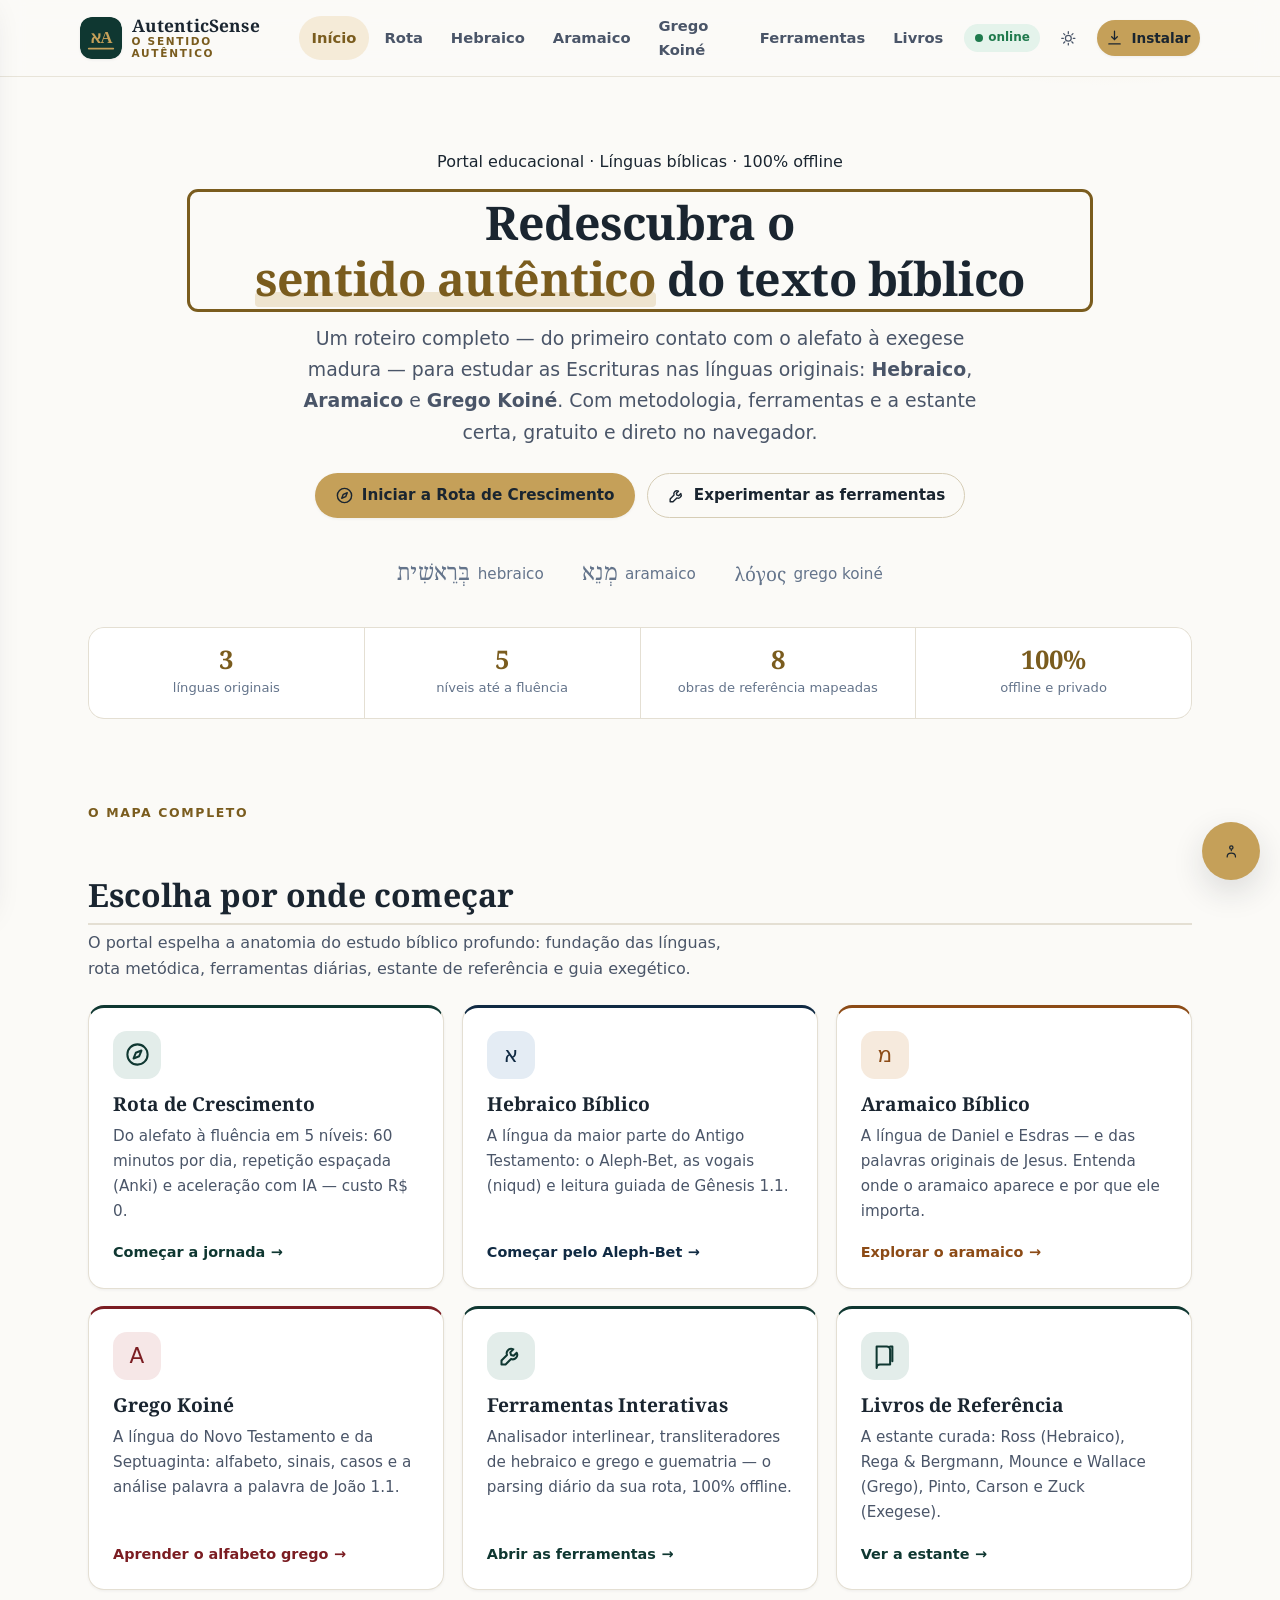
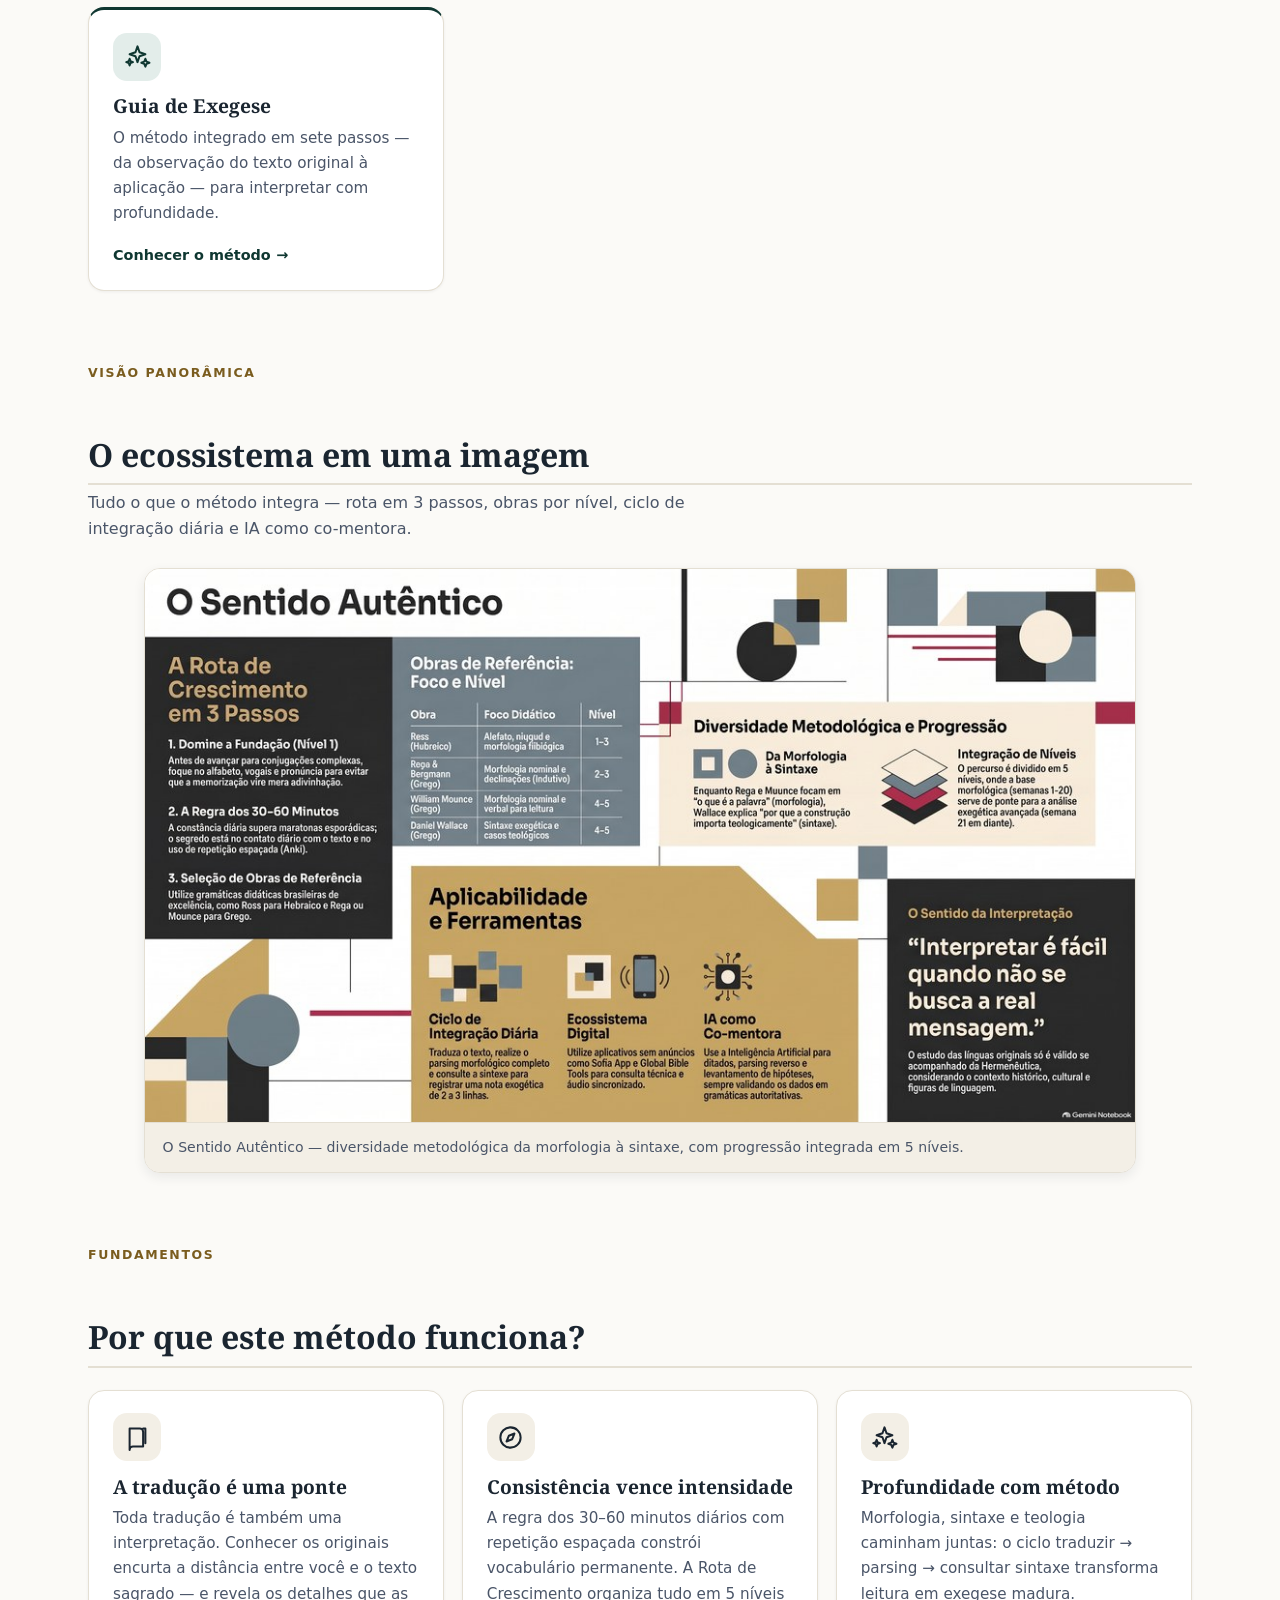
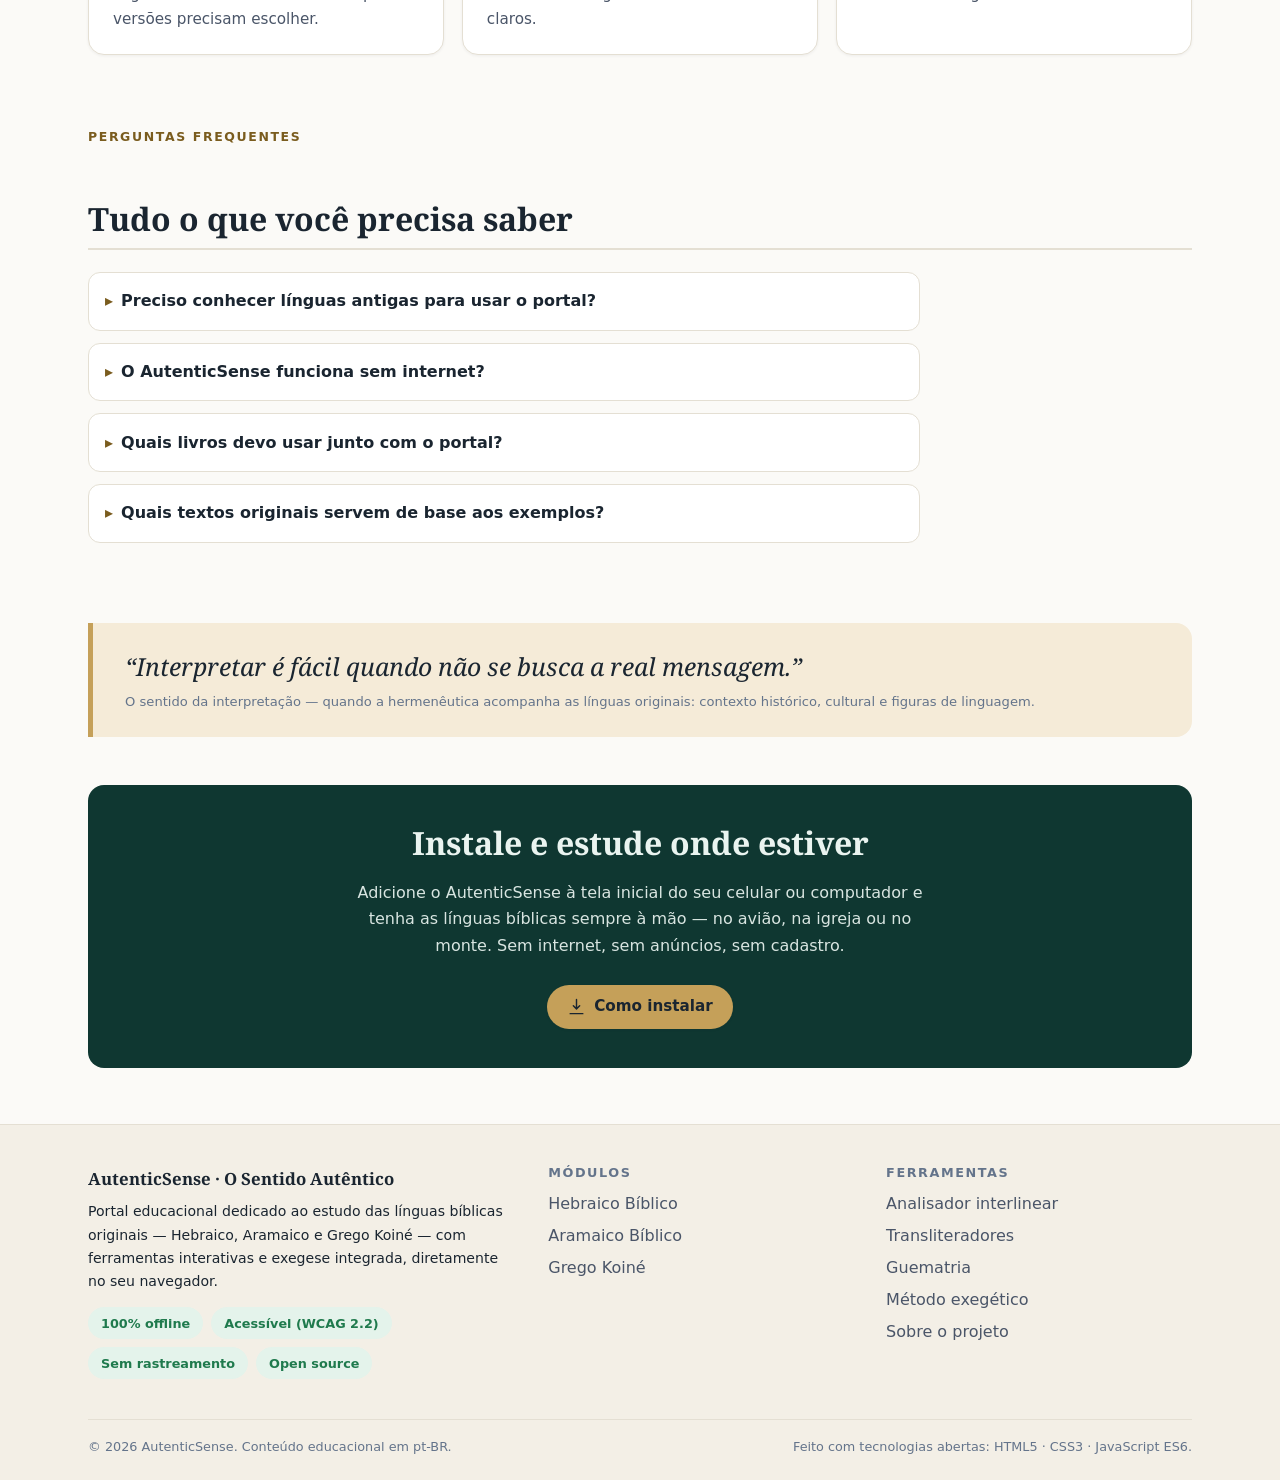
==== index.html @ d2d15bc1 "Add files via upload" ====
<!doctype html>
<html lang="pt-BR" data-theme="light" data-contrast="normal" data-font="padrao" data-motion="padrao">
<head>
  <meta charset="utf-8">
  <meta name="viewport" content="width=device-width, initial-scale=1, viewport-fit=cover">
  <title>AutenticSense · O Sentido Autêntico — Línguas Bíblicas</title>
  <meta name="description" content="Portal educacional offline de línguas bíblicas: Hebraico, Aramaico e Grego Koiné. Alfabetos, ferramentas interlineares e exegese integrada com acessibilidade total em português (pt-BR).">
  <meta name="keywords" content="hebraico bíblico, aramaico bíblico, grego koiné, exegese bíblica, interlinear, guematria, línguas originais da Bíblia, estudo bíblico">
  <meta name="author" content="AutenticSense — O Sentido Autêntico">
  <meta name="robots" content="index, follow">
  <meta name="color-scheme" content="light dark">
  <meta name="theme-color" content="#0F3731">
  <link rel="canonical" href="https://autenticsense.example.com/">

  <!-- Open Graph / Twitter -->
  <meta property="og:type" content="website">
  <meta property="og:locale" content="pt_BR">
  <meta property="og:title" content="AutenticSense · O Sentido Autêntico">
  <meta property="og:description" content="Hebraico, Aramaico e Grego Koiné com ferramentas interlineares e exegese integrada — 100% offline e acessível.">
  <meta property="og:url" content="https://autenticsense.example.com/">
  <meta property="og:image" content="assets/icons/og.png">
  <meta name="twitter:card" content="summary_large_image">

  <!-- PWA -->
  <link rel="manifest" href="manifest.webmanifest">
  <link rel="icon" type="image/png" sizes="32x32" href="assets/icons/favicon-32.png">
  <link rel="icon" type="image/png" sizes="16x16" href="assets/icons/favicon-16.png">
  <link rel="apple-touch-icon" href="assets/icons/icon-180.png">
  <meta name="mobile-web-app-capable" content="yes">
  <meta name="apple-mobile-web-app-capable" content="yes">
  <meta name="apple-mobile-web-app-status-bar-style" content="black-translucent">
  <meta name="apple-mobile-web-app-title" content="AutenticSense">

  <!-- Estilos -->
  <link rel="stylesheet" href="css/tokens.css">
  <link rel="stylesheet" href="css/fonts.css">
  <link rel="stylesheet" href="css/base.css">
  <link rel="stylesheet" href="css/layout.css">
  <link rel="stylesheet" href="css/components.css">
  <link rel="stylesheet" href="css/content.css">

  <!-- Dados estruturados (SEO/GEO) -->
  <script type="application/ld+json">
  {
    "@context": "https://schema.org",
    "@type": "WebApplication",
    "name": "AutenticSense",
    "alternateName": "O Sentido Autêntico",
    "applicationCategory": "EducationalApplication",
    "operatingSystem": "Qualquer (PWA multiplataforma)",
    "inLanguage": "pt-BR",
    "isAccessibleForFree": true,
    "offers": { "@type": "Offer", "price": "0", "priceCurrency": "BRL" },
    "description": "Portal educacional offline-first para o estudo das línguas bíblicas originais (Hebraico, Aramaico e Grego Koiné), com ferramentas interlineares e método exegético integrado, com acessibilidade WCAG 2.2.",
    "featureList": "Alfabeto hebraico e aramaico; Alfabeto grego; Analisador interlinear; Transliteradores; Guematria; Exegese em 7 passos; Funciona offline; Leitura em voz alta; Modo dislexia; Alto contraste; Tema escuro",
    "teaches": ["Hebraico Bíblico", "Aramaico Bíblico", "Grego Koiné", "Exegese Bíblica"]
  }
  </script>
  <script type="application/ld+json">
  {
    "@context": "https://schema.org",
    "@type": "FAQPage",
    "inLanguage": "pt-BR",
    "mainEntity": [
      {
        "@type": "Question",
        "name": "O que é o AutenticSense?",
        "acceptedAnswer": { "@type": "Answer", "text": "AutenticSense (O Sentido Autêntico) é um portal educacional gratuito e offline-first (PWA) para estudar a Bíblia nas línguas originais — Hebraico, Aramaico e Grego Koiné — com ferramentas interativas e exegese integrada, todo em português." }
      },
      {
        "@type": "Question",
        "name": "O AutenticSense funciona sem internet?",
        "acceptedAnswer": { "@type": "Answer", "text": "Sim. Após a primeira visita, todas as páginas, fontes e ferramentas ficam armazenadas no dispositivo por meio de um Service Worker dedicado, e o app pode ser instalado na tela inicial." }
      },
      {
        "@type": "Question",
        "name": "Quais línguas bíblicas são ensinadas?",
        "acceptedAnswer": { "@type": "Answer", "text": "Hebraico Bíblico (com leitura de Gênesis 1.1), Aramaico Bíblico (com leitura de Daniel 5.25) e Grego Koiné (com análise palavra a palavra de João 1.1), além de um método exegético integrado em sete passos." }
      },
      {
        "@type": "Question",
        "name": "Quais ferramentas o portal oferece?",
        "acceptedAnswer": { "@type": "Answer", "text": "Analisador interlinear palavra a palavra com morfologia e glosas, transliteradores de hebraico e de grego e calculadora de guematria — tudo processado localmente, sem envio de dados." }
      }
    ]
  }
  </script>
  <script type="module" src="./js/app.js"></script>
</head>
<body>
  <a class="skip-link" href="#conteudo">Ir para o conteúdo principal</a>

  <header class="site-header">
    <div class="header-inner">
      <button id="navToggle" class="btn-icon nav-toggle" type="button"
              aria-expanded="false" aria-controls="drawer" aria-label="Abrir menu de navegação">
        <svg class="icon" viewBox="0 0 24 24" aria-hidden="true"><path d="M4 7h16M4 12h16M4 17h16"/></svg>
      </button>

      <a class="brand" href="#/" aria-label="AutenticSense — página inicial">
        <svg class="brand-mark" viewBox="0 0 48 48" role="img" aria-hidden="true">
          <rect width="48" height="48" rx="12" fill="#0F3731"/>
          <text x="24" y="30" text-anchor="middle" font-family="serif" font-size="19" fill="#C5A059" font-weight="700">אΑ</text>
          <path d="M10 36h28" stroke="#C5A059" stroke-width="2" stroke-linecap="round"/>
        </svg>
        <span class="brand-text">
          <strong>AutenticSense</strong>
          <small>O Sentido Autêntico</small>
        </span>
      </a>

      <nav class="nav-top" id="navTop" aria-label="Navegação principal"></nav>

      <div class="header-actions">
        <span id="netBadge" class="net-badge" role="status" hidden>offline</span>
        <button id="themeToggle" class="btn-icon" type="button" aria-pressed="false" aria-label="Alternar entre tema claro e escuro">
          <svg class="icon icon-sun" viewBox="0 0 24 24" aria-hidden="true">
            <circle cx="12" cy="12" r="4.2"/><path d="M12 2.5v2.4M12 19.1v2.4M21.5 12h-2.4M4.9 12H2.5M18.7 5.3l-1.7 1.7M7 17l-1.7 1.7M18.7 18.7 17 17M7 7 5.3 5.3"/>
          </svg>
        </button>
        <button id="installBtn" class="btn btn-gold btn-sm" type="button" hidden>
          <svg class="icon" viewBox="0 0 24 24" aria-hidden="true"><path d="M12 3v12m0 0 4-4m-4 4-4-4M4 21h16"/></svg>
          Instalar
        </button>
      </div>
    </div>
  </header>

  <div class="backdrop" id="backdrop" hidden></div>

  <aside id="drawer" class="drawer" aria-label="Menu de navegação" hidden>
    <div class="drawer-head">
      <span class="drawer-title">Navegação</span>
      <button id="drawerClose" class="btn-icon" type="button" aria-label="Fechar menu de navegação">
        <svg class="icon" viewBox="0 0 24 24" aria-hidden="true"><path d="m6 6 12 12M18 6 6 18"/></svg>
      </button>
    </div>
    <nav aria-label="Navegação lateral">
      <ul class="nav-drawer" id="navDrawerList"></ul>
    </nav>
    <div class="drawer-foot">
      <p><strong>AutenticSense</strong> · PWA educacional</p>
      <p class="small">Funciona offline após a primeira visita. Nenhum dado pessoal é coletado.</p>
    </div>
  </aside>

  <main id="conteudo" class="site-main" tabindex="-1">
    <div id="app" class="app-view"></div>
  </main>

  <footer class="site-footer">
    <div class="container">
      <div class="footer-inner">
        <div>
          <p class="footer-title">AutenticSense · O Sentido Autêntico</p>
          <p class="small">Portal educacional dedicado ao estudo das línguas bíblicas originais — Hebraico, Aramaico e Grego Koiné — com ferramentas interativas e exegese integrada, diretamente no seu navegador.</p>
          <p class="chip-row" aria-label="Características">
            <span class="chip chip-ok">100% offline</span>
            <span class="chip chip-ok">Acessível (WCAG 2.2)</span>
            <span class="chip chip-ok">Sem rastreamento</span>
            <span class="chip chip-ok">Open source</span>
          </p>
        </div>
        <div class="footer-col">
          <h3>Módulos</h3>
          <ul>
            <li><a href="#/hebraico">Hebraico Bíblico</a></li>
            <li><a href="#/aramaico">Aramaico Bíblico</a></li>
            <li><a href="#/grego">Grego Koiné</a></li>
          </ul>
        </div>
        <div class="footer-col">
          <h3>Ferramentas</h3>
          <ul>
            <li><a href="#/ferramentas">Analisador interlinear</a></li>
            <li><a href="#/ferramentas">Transliteradores</a></li>
            <li><a href="#/ferramentas">Guematria</a></li>
            <li><a href="#/exegese">Método exegético</a></li>
            <li><a href="#/sobre">Sobre o projeto</a></li>
          </ul>
        </div>
      </div>
      <div class="footer-legal">
        <span>© <span id="year">2026</span> AutenticSense. Conteúdo educacional em pt-BR.</span>
        <span>Feito com tecnologias abertas: HTML5 · CSS3 · JavaScript ES6.</span>
      </div>
    </div>
  </footer>

  <!-- Barra flutuante de acessibilidade (montada por js/a11y.js) -->
  <div id="a11yRoot"></div>

  <!-- Anúncios para leitores de tela -->
  <div id="liveRegion" class="sr-only" aria-live="polite" role="status"></div>
  <div id="liveAlert" class="sr-only" aria-live="assertive" role="alert"></div>

  <noscript>
    <div class="container section">
      <h1>AutenticSense</h1>
      <p>Este portal interativo requer JavaScript para navegação entre os módulos. Ative o JavaScript para acessar os conteúdos de Hebraico, Aramaico, Grego Koiné, ferramentas e exegese.</p>
    </div>
  </noscript>
</body>
</html>
---- css/tokens.css ----
/* ==========================================================================
   AutenticSense — Design Tokens (css/tokens.css)
   Identidade visual: manuscritos, pedra gravada e editorial moderno.
   ========================================================================== */

:root {
  color-scheme: light;

  /* Superfícies & Papel */
  --osa-paper: #FBFAF7;
  --osa-soft: #F3EFE6;
  --osa-surface: #FFFFFF;
  --osa-surface-raised: #FFFFFF;
  --osa-surface-dim: #EDE8DE;
  --osa-border: #E4DFD3;
  --osa-border-strong: #D6CDB6;

  /* Tinta & Tipografia */
  --osa-ink: #1A2530;
  --osa-ink-secondary: #4A5568;
  --osa-ink-muted: #64748B;
  --osa-ink-light: #FFFFFF;

  /* Ouro institucional */
  --osa-gold: #C5A059;
  --osa-gold-ink: #7A5C1E;
  --osa-gold-ink-hover: #5E4715;
  --osa-gold-soft: #F5EBD8;
  --osa-gold-glow: rgba(197, 160, 89, 0.25);

  /* Tematização por módulo linguístico */
  --osa-portal-green: #0F3731;
  --osa-portal-green-soft: #E3EDEA;
  --osa-hebrew-navy: #102A43;
  --osa-hebrew-navy-soft: #E4ECF4;
  --osa-aramaic-ochre: #8C4B16;
  --osa-aramaic-ochre-soft: #F6EADD;
  --osa-greek-burgundy: #7B1D22;
  --osa-greek-burgundy-soft: #F6E7E7;

  /* Feedback */
  --osa-danger: #A62639;
  --osa-danger-soft: #FBEAEA;
  --osa-ok: #1F7A4D;
  --osa-ok-soft: #E4F3EB;
  --osa-info: #214E8F;
  --osa-info-soft: #E7EFF9;

  /* Vidro & Elevação */
  --osa-glass-bg: rgba(251, 250, 247, 0.88);
  --osa-glass-border: rgba(228, 223, 211, 0.8);
  --osa-glass-blur: blur(12px);
  --osa-shadow-1: 0 1px 3px rgba(26, 37, 48, 0.06);
  --osa-shadow-2: 0 4px 12px rgba(26, 37, 48, 0.08);
  --osa-shadow-3: 0 12px 32px rgba(26, 37, 48, 0.14);
  --osa-radius-sm: 8px;
  --osa-radius-md: 12px;
  --osa-radius-lg: 16px;
  --osa-tap-min: 44px;

  /* Tipografia */
  --osa-font-ui: system-ui, -apple-system, "Segoe UI", Roboto, "Helvetica Neue", Arial, "Noto Sans", sans-serif;
  --osa-font-serif: "Noto Serif", "PT Serif", Georgia, "Times New Roman", serif;
  --osa-font-hebrew: "Noto Serif Hebrew", "SBL Hebrew", "Ezra SIL", "Times New Roman", serif;
  --osa-font-mono: ui-monospace, "SF Mono", "Cascadia Code", Consolas, "Liberation Mono", monospace;
  --osa-fs-scale: 1;

  /* Métricas */
  --osa-container: 72rem;
  --osa-header-h: 64px;
  --osa-focus: #7A5C1E;
  --osa-speed: 220ms;

  /* Camadas */
  --osa-z-header: 50;
  --osa-z-backdrop: 70;
  --osa-z-drawer: 80;
  --osa-z-fab: 90;
}

[data-theme="dark"] {
  color-scheme: dark;
  --osa-paper: #11171D;
  --osa-soft: #18222B;
  --osa-surface: #1E2936;
  --osa-surface-raised: #263342;
  --osa-surface-dim: #131B23;
  --osa-border: #2D3D4E;
  --osa-border-strong: #3D5165;
  --osa-ink: #F1F5F9;
  --osa-ink-secondary: #CBD5E1;
  --osa-ink-muted: #94A3B8;
  --osa-gold: #D4B579;
  --osa-gold-ink: #E2C58A;
  --osa-gold-ink-hover: #EFD9AC;
  --osa-gold-soft: #3A3323;
  --osa-gold-glow: rgba(212, 181, 121, 0.18);
  --osa-portal-green: #6EE7B7;
  --osa-portal-green-soft: #17352E;
  --osa-hebrew-navy: #93C5FD;
  --osa-hebrew-navy-soft: #1B2B40;
  --osa-aramaic-ochre: #E0A56B;
  --osa-aramaic-ochre-soft: #3A2B1B;
  --osa-greek-burgundy: #FCA5A5;
  --osa-greek-burgundy-soft: #3A2224;
  --osa-danger: #F18A9B;
  --osa-danger-soft: #3E2229;
  --osa-ok: #7BD6A4;
  --osa-ok-soft: #17352A;
  --osa-info: #9BBEF0;
  --osa-info-soft: #1B2A3E;
  --osa-glass-bg: rgba(17, 23, 29, 0.88);
  --osa-glass-border: rgba(45, 61, 78, 0.85);
  --osa-shadow-1: 0 1px 3px rgba(0, 0, 0, 0.35);
  --osa-shadow-2: 0 4px 12px rgba(0, 0, 0, 0.4);
  --osa-shadow-3: 0 12px 32px rgba(0, 0, 0, 0.5);
  --osa-focus: #E2C58A;
}

/* Alto contraste (WCAG): bordas e links mais assertivos */
[data-contrast="high"] {
  --osa-border: currentColor;
  --osa-border-strong: currentColor;
}
---- css/fonts.css ----
/* ==========================================================================
   AutenticSense — Fontes locais (gerado por fetch-fonts.py)
   Auto-hospedado para garantir funcionamento 100% offline.
   ========================================================================== */

/* noto-serif-hebrew · hebrew · normal 400 (17 KB) */
@font-face {
  font-family: 'Noto Serif Hebrew';
  font-style: normal;
  font-weight: 400;
  font-stretch: 100%;
  font-display: swap;
  src: url('../assets/fonts/noto-serif-hebrew-hebrew-normal-400.woff2') format('woff2');
  unicode-range: U+0307-0308, U+0590-05FF, U+200C-2010, U+20AA, U+25CC, U+FB1D-FB4F;
}

/* noto-serif-hebrew · latin · normal 400 (28 KB) */
@font-face {
  font-family: 'Noto Serif Hebrew';
  font-style: normal;
  font-weight: 400;
  font-stretch: 100%;
  font-display: swap;
  src: url('../assets/fonts/noto-serif-hebrew-latin-normal-400.woff2') format('woff2');
  unicode-range: U+0000-00FF, U+0131, U+0152-0153, U+02BB-02BC, U+02C6, U+02DA, U+02DC, U+0304, U+0308, U+0329, U+2000-206F, U+20AC, U+2122, U+2191, U+2193, U+2212, U+2215, U+FEFF, U+FFFD;
}

/* noto-serif-hebrew · hebrew · normal 600 (17 KB) */
@font-face {
  font-family: 'Noto Serif Hebrew';
  font-style: normal;
  font-weight: 600;
  font-stretch: 100%;
  font-display: swap;
  src: url('../assets/fonts/noto-serif-hebrew-hebrew-normal-600.woff2') format('woff2');
  unicode-range: U+0307-0308, U+0590-05FF, U+200C-2010, U+20AA, U+25CC, U+FB1D-FB4F;
}

/* noto-serif-hebrew · latin · normal 600 (28 KB) */
@font-face {
  font-family: 'Noto Serif Hebrew';
  font-style: normal;
  font-weight: 600;
  font-stretch: 100%;
  font-display: swap;
  src: url('../assets/fonts/noto-serif-hebrew-latin-normal-600.woff2') format('woff2');
  unicode-range: U+0000-00FF, U+0131, U+0152-0153, U+02BB-02BC, U+02C6, U+02DA, U+02DC, U+0304, U+0308, U+0329, U+2000-206F, U+20AC, U+2122, U+2191, U+2193, U+2212, U+2215, U+FEFF, U+FFFD;
}

/* noto-serif-hebrew · hebrew · normal 700 (17 KB) */
@font-face {
  font-family: 'Noto Serif Hebrew';
  font-style: normal;
  font-weight: 700;
  font-stretch: 100%;
  font-display: swap;
  src: url('../assets/fonts/noto-serif-hebrew-hebrew-normal-700.woff2') format('woff2');
  unicode-range: U+0307-0308, U+0590-05FF, U+200C-2010, U+20AA, U+25CC, U+FB1D-FB4F;
}

/* noto-serif-hebrew · latin · normal 700 (28 KB) */
@font-face {
  font-family: 'Noto Serif Hebrew';
  font-style: normal;
  font-weight: 700;
  font-stretch: 100%;
  font-display: swap;
  src: url('../assets/fonts/noto-serif-hebrew-latin-normal-700.woff2') format('woff2');
  unicode-range: U+0000-00FF, U+0131, U+0152-0153, U+02BB-02BC, U+02C6, U+02DA, U+02DC, U+0304, U+0308, U+0329, U+2000-206F, U+20AC, U+2122, U+2191, U+2193, U+2212, U+2215, U+FEFF, U+FFFD;
}

/* noto-serif · greek-ext · italic 400 (5 KB) */
@font-face {
  font-family: 'Noto Serif';
  font-style: italic;
  font-weight: 400;
  font-stretch: 100%;
  font-display: swap;
  src: url('../assets/fonts/noto-serif-greek-ext-italic-400.woff2') format('woff2');
  unicode-range: U+1F00-1FFF;
}

/* noto-serif · greek · italic 400 (9 KB) */
@font-face {
  font-family: 'Noto Serif';
  font-style: italic;
  font-weight: 400;
  font-stretch: 100%;
  font-display: swap;
  src: url('../assets/fonts/noto-serif-greek-italic-400.woff2') format('woff2');
  unicode-range: U+0370-0377, U+037A-037F, U+0384-038A, U+038C, U+038E-03A1, U+03A3-03FF;
}

/* noto-serif · latin-ext · italic 400 (65 KB) */
@font-face {
  font-family: 'Noto Serif';
  font-style: italic;
  font-weight: 400;
  font-stretch: 100%;
  font-display: swap;
  src: url('../assets/fonts/noto-serif-latin-ext-italic-400.woff2') format('woff2');
  unicode-range: U+0100-02BA, U+02BD-02C5, U+02C7-02CC, U+02CE-02D7, U+02DD-02FF, U+0304, U+0308, U+0329, U+1D00-1DBF, U+1E00-1E9F, U+1EF2-1EFF, U+2020, U+20A0-20AB, U+20AD-20C0, U+2113, U+2C60-2C7F, U+A720-A7FF;
}

/* noto-serif · latin · italic 400 (15 KB) */
@font-face {
  font-family: 'Noto Serif';
  font-style: italic;
  font-weight: 400;
  font-stretch: 100%;
  font-display: swap;
  src: url('../assets/fonts/noto-serif-latin-italic-400.woff2') format('woff2');
  unicode-range: U+0000-00FF, U+0131, U+0152-0153, U+02BB-02BC, U+02C6, U+02DA, U+02DC, U+0304, U+0308, U+0329, U+2000-206F, U+20AC, U+2122, U+2191, U+2193, U+2212, U+2215, U+FEFF, U+FFFD;
}

/* noto-serif · greek-ext · normal 400 (12 KB) */
@font-face {
  font-family: 'Noto Serif';
  font-style: normal;
  font-weight: 400;
  font-stretch: 100%;
  font-display: swap;
  src: url('../assets/fonts/noto-serif-greek-ext-normal-400.woff2') format('woff2');
  unicode-range: U+1F00-1FFF;
}

/* noto-serif · greek · normal 400 (27 KB) */
@font-face {
  font-family: 'Noto Serif';
  font-style: normal;
  font-weight: 400;
  font-stretch: 100%;
  font-display: swap;
  src: url('../assets/fonts/noto-serif-greek-normal-400.woff2') format('woff2');
  unicode-range: U+0370-0377, U+037A-037F, U+0384-038A, U+038C, U+038E-03A1, U+03A3-03FF;
}

/* noto-serif · latin-ext · normal 400 (182 KB) */
@font-face {
  font-family: 'Noto Serif';
  font-style: normal;
  font-weight: 400;
  font-stretch: 100%;
  font-display: swap;
  src: url('../assets/fonts/noto-serif-latin-ext-normal-400.woff2') format('woff2');
  unicode-range: U+0100-02BA, U+02BD-02C5, U+02C7-02CC, U+02CE-02D7, U+02DD-02FF, U+0304, U+0308, U+0329, U+1D00-1DBF, U+1E00-1E9F, U+1EF2-1EFF, U+2020, U+20A0-20AB, U+20AD-20C0, U+2113, U+2C60-2C7F, U+A720-A7FF;
}

/* noto-serif · latin · normal 400 (35 KB) */
@font-face {
  font-family: 'Noto Serif';
  font-style: normal;
  font-weight: 400;
  font-stretch: 100%;
  font-display: swap;
  src: url('../assets/fonts/noto-serif-latin-normal-400.woff2') format('woff2');
  unicode-range: U+0000-00FF, U+0131, U+0152-0153, U+02BB-02BC, U+02C6, U+02DA, U+02DC, U+0304, U+0308, U+0329, U+2000-206F, U+20AC, U+2122, U+2191, U+2193, U+2212, U+2215, U+FEFF, U+FFFD;
}

/* noto-serif · greek-ext · normal 600 (12 KB) */
@font-face {
  font-family: 'Noto Serif';
  font-style: normal;
  font-weight: 600;
  font-stretch: 100%;
  font-display: swap;
  src: url('../assets/fonts/noto-serif-greek-ext-normal-600.woff2') format('woff2');
  unicode-range: U+1F00-1FFF;
}

/* noto-serif · greek · normal 600 (27 KB) */
@font-face {
  font-family: 'Noto Serif';
  font-style: normal;
  font-weight: 600;
  font-stretch: 100%;
  font-display: swap;
  src: url('../assets/fonts/noto-serif-greek-normal-600.woff2') format('woff2');
  unicode-range: U+0370-0377, U+037A-037F, U+0384-038A, U+038C, U+038E-03A1, U+03A3-03FF;
}

/* noto-serif · latin-ext · normal 600 (182 KB) */
@font-face {
  font-family: 'Noto Serif';
  font-style: normal;
  font-weight: 600;
  font-stretch: 100%;
  font-display: swap;
  src: url('../assets/fonts/noto-serif-latin-ext-normal-600.woff2') format('woff2');
  unicode-range: U+0100-02BA, U+02BD-02C5, U+02C7-02CC, U+02CE-02D7, U+02DD-02FF, U+0304, U+0308, U+0329, U+1D00-1DBF, U+1E00-1E9F, U+1EF2-1EFF, U+2020, U+20A0-20AB, U+20AD-20C0, U+2113, U+2C60-2C7F, U+A720-A7FF;
}

/* noto-serif · latin · normal 600 (35 KB) */
@font-face {
  font-family: 'Noto Serif';
  font-style: normal;
  font-weight: 600;
  font-stretch: 100%;
  font-display: swap;
  src: url('../assets/fonts/noto-serif-latin-normal-600.woff2') format('woff2');
  unicode-range: U+0000-00FF, U+0131, U+0152-0153, U+02BB-02BC, U+02C6, U+02DA, U+02DC, U+0304, U+0308, U+0329, U+2000-206F, U+20AC, U+2122, U+2191, U+2193, U+2212, U+2215, U+FEFF, U+FFFD;
}

/* noto-serif · greek-ext · normal 700 (12 KB) */
@font-face {
  font-family: 'Noto Serif';
  font-style: normal;
  font-weight: 700;
  font-stretch: 100%;
  font-display: swap;
  src: url('../assets/fonts/noto-serif-greek-ext-normal-700.woff2') format('woff2');
  unicode-range: U+1F00-1FFF;
}

/* noto-serif · greek · normal 700 (27 KB) */
@font-face {
  font-family: 'Noto Serif';
  font-style: normal;
  font-weight: 700;
  font-stretch: 100%;
  font-display: swap;
  src: url('../assets/fonts/noto-serif-greek-normal-700.woff2') format('woff2');
  unicode-range: U+0370-0377, U+037A-037F, U+0384-038A, U+038C, U+038E-03A1, U+03A3-03FF;
}

/* noto-serif · latin-ext · normal 700 (182 KB) */
@font-face {
  font-family: 'Noto Serif';
  font-style: normal;
  font-weight: 700;
  font-stretch: 100%;
  font-display: swap;
  src: url('../assets/fonts/noto-serif-latin-ext-normal-700.woff2') format('woff2');
  unicode-range: U+0100-02BA, U+02BD-02C5, U+02C7-02CC, U+02CE-02D7, U+02DD-02FF, U+0304, U+0308, U+0329, U+1D00-1DBF, U+1E00-1E9F, U+1EF2-1EFF, U+2020, U+20A0-20AB, U+20AD-20C0, U+2113, U+2C60-2C7F, U+A720-A7FF;
}

/* noto-serif · latin · normal 700 (35 KB) */
@font-face {
  font-family: 'Noto Serif';
  font-style: normal;
  font-weight: 700;
  font-stretch: 100%;
  font-display: swap;
  src: url('../assets/fonts/noto-serif-latin-normal-700.woff2') format('woff2');
  unicode-range: U+0000-00FF, U+0131, U+0152-0153, U+02BB-02BC, U+02C6, U+02DA, U+02DC, U+0304, U+0308, U+0329, U+2000-206F, U+20AC, U+2122, U+2191, U+2193, U+2212, U+2215, U+FEFF, U+FFFD;
}
---- css/base.css ----
/* ==========================================================================
   AutenticSense — Base (css/base.css)
   Reset suave, tipografia editorial, modos de acessibilidade.
   ========================================================================== */

*, *::before, *::after { box-sizing: border-box; }

html {
  font-size: calc(100% * var(--osa-fs-scale, 1));
  -webkit-text-size-adjust: 100%;
  scroll-behavior: smooth;
}

body {
  margin: 0;
  font-family: var(--osa-font-ui);
  font-size: 1rem;
  line-height: 1.65;
  color: var(--osa-ink);
  background: var(--osa-paper);
  min-height: 100vh;
  display: flex;
  flex-direction: column;
  -webkit-font-smoothing: antialiased;
}

h1, h2, h3, h4 {
  font-family: var(--osa-font-serif);
  font-weight: 700;
  line-height: 1.22;
  color: var(--osa-ink);
  margin: 1.6em 0 0.55em;
  text-wrap: balance;
}
h1 { font-size: clamp(1.9rem, 1.4rem + 2.4vw, 2.9rem); margin-top: 0.2em; letter-spacing: -0.01em; }
h2 { font-size: clamp(1.45rem, 1.2rem + 1.2vw, 2rem); border-bottom: 2px solid var(--osa-border); padding-bottom: 0.3em; }
h2 .mark { color: var(--osa-gold); }
h3 { font-size: 1.28rem; }
h4 { font-size: 1.08rem; font-family: var(--osa-font-ui); font-weight: 700; text-transform: uppercase; letter-spacing: 0.08em; color: var(--osa-ink-muted); }

p { margin: 0 0 1em; }
ul, ol { margin: 0 0 1em; padding-inline-start: 1.4em; }
li + li { margin-top: 0.3em; }
strong { font-weight: 700; }

a {
  color: var(--osa-gold-ink);
  text-decoration: underline;
  text-decoration-color: var(--osa-gold);
  text-decoration-thickness: 1px;
  text-underline-offset: 3px;
  border-radius: 4px;
}
a:hover { color: var(--osa-gold-ink-hover); text-decoration-thickness: 2px; }

main a:focus-visible,
header a:focus-visible,
footer a:focus-visible,
button:focus-visible,
summary:focus-visible,
input:focus-visible,
textarea:focus-visible,
[tabindex]:focus-visible {
  outline: 3px solid var(--osa-focus);
  outline-offset: 2px;
  border-radius: 6px;
}

::selection { background: var(--osa-gold-soft); color: var(--osa-ink); }

img, svg { max-width: 100%; }
svg.icon { width: 1.25em; height: 1.25em; flex: none; fill: none; stroke: currentColor; stroke-width: 1.8; stroke-linecap: round; stroke-linejoin: round; }

hr { border: none; border-top: 1px solid var(--osa-border); margin: 2rem 0; }

code, kbd, samp {
  font-family: var(--osa-font-mono);
  font-size: 0.92em;
  background: var(--osa-soft);
  border: 1px solid var(--osa-border);
  border-radius: 6px;
  padding: 0.1em 0.4em;
}

table { border-collapse: collapse; width: 100%; font-size: 0.95rem; }
caption { text-align: start; font-weight: 600; padding: 0.5rem 0; color: var(--osa-ink-secondary); }
th, td { padding: 0.55rem 0.75rem; text-align: start; border-bottom: 1px solid var(--osa-border); vertical-align: top; }
thead th { background: var(--osa-soft); font-size: 0.8rem; text-transform: uppercase; letter-spacing: 0.06em; color: var(--osa-ink-secondary); }
tbody tr:hover td { background: var(--osa-soft); }
.table-wrap { overflow-x: auto; border: 1px solid var(--osa-border); border-radius: var(--osa-radius-md); background: var(--osa-surface); }

details { border: 1px solid var(--osa-border); border-radius: var(--osa-radius-md); background: var(--osa-surface); padding: 0.2rem 1rem; margin-bottom: 0.75rem; }
details summary { cursor: pointer; font-weight: 600; padding: 0.75rem 0; list-style: none; display: flex; align-items: center; gap: 0.5rem; }
details summary::before { content: "▸"; color: var(--osa-gold-ink); transition: transform var(--osa-speed); }
details[open] summary::before { transform: rotate(90deg); }
details > *:last-child { margin-bottom: 0.9rem; }

/* --------------------------------------------------------------------------
   Línguas bíblicas: renderização Unicode nativa de alta legibilidade
   -------------------------------------------------------------------------- */
.hebrew, .aramaic {
  font-family: var(--osa-font-hebrew);
  direction: rtl;
  unicode-bidi: isolate;
  font-size: 1.45em;
  line-height: 1.9;
  letter-spacing: 0.01em;
}
.greek {
  font-family: var(--osa-font-serif);
  font-size: 1.25em;
  line-height: 1.8;
  unicode-bidi: isolate;
}
.translit { font-style: italic; color: var(--osa-ink-secondary); }

.verse {
  margin: 1.5rem 0;
  padding: 1.1rem 1.4rem;
  background: var(--osa-surface);
  border: 1px solid var(--osa-border);
  border-inline-start: 4px solid var(--osa-gold);
  border-radius: var(--osa-radius-md);
  box-shadow: var(--osa-shadow-1);
}
.verse p { margin-bottom: 0.5rem; }
.verse cite { display: block; font-style: normal; font-size: 0.85rem; color: var(--osa-ink-muted); font-family: var(--osa-font-ui); }

/* --------------------------------------------------------------------------
   Utilitários
   -------------------------------------------------------------------------- */
.sr-only {
  position: absolute !important;
  width: 1px; height: 1px;
  margin: -1px; padding: 0; border: 0;
  clip: rect(0 0 0 0); clip-path: inset(50%);
  overflow: hidden; white-space: nowrap;
}

.skip-link {
  position: fixed;
  inset-block-start: 0.5rem;
  inset-inline-start: 0.5rem;
  z-index: 100;
  transform: translateY(-250%);
  background: var(--osa-portal-green);
  color: #fff;
  padding: 0.7rem 1.2rem;
  border-radius: var(--osa-radius-md);
  text-decoration: none;
  font-weight: 600;
  transition: transform var(--osa-speed);
}
[data-theme="dark"] .skip-link { color: #0B2E28; }
.skip-link:focus { transform: none; }

.muted { color: var(--osa-ink-muted); }
.small { font-size: 0.88rem; }
.center { text-align: center; }

/* --------------------------------------------------------------------------
   Modos de acessibilidade (ativação pela barra FAB)
   -------------------------------------------------------------------------- */

/* Fonte amigável à dislexia (stack local + espaçamentos terapêuticos) */
[data-font="dyslexic"] body,
[data-font="dyslexic"] input,
[data-font="dyslexic"] textarea,
[data-font="dyslexic"] button,
[data-font="dyslexic"] select {
  font-family: "Atkinson Hyperlegible", "OpenDyslexic", "Open Dyslexic", Verdana, Tahoma, sans-serif;
  letter-spacing: 0.035em;
  word-spacing: 0.18em;
  line-height: 1.9;
}
[data-font="dyslexic"] h1, [data-font="dyslexic"] h2, [data-font="dyslexic"] h3 { font-family: inherit; letter-spacing: 0.02em; }

/* Alto contraste */
[data-contrast="high"] :root, [data-contrast="high"] body { --osa-fs-scale: var(--osa-fs-scale); }
[data-contrast="high"] body { --osa-ink: #000; --osa-ink-secondary: #1c1c1c; }
[data-theme="dark"][data-contrast="high"] body { --osa-ink: #fff; --osa-ink-secondary: #fff; }
[data-contrast="high"] a { text-decoration-thickness: 2px; }
[data-contrast="high"] .card,
[data-contrast="high"] .tool-panel,
[data-contrast="high"] .verse,
[data-contrast="high"] .il-detail,
[data-contrast="high"] .table-wrap { border-width: 2px; }

/* Movimento reduzido */
[data-motion="reduce"] *, [data-motion="reduce"] *::before, [data-motion="reduce"] *::after {
  animation-duration: 0.01ms !important;
  animation-iteration-count: 1 !important;
  transition-duration: 0.01ms !important;
  scroll-behavior: auto !important;
}
@media (prefers-reduced-motion: reduce) {
  :root:not([data-motion="padrao"]) * { scroll-behavior: auto; }
}

/* Impressão amigável */
@media print {
  .site-header, .site-footer, .fab, .fab-panel, .backdrop, .drawer, .skip-link, .btn { display: none !important; }
  body { background: #fff; color: #000; }
  .verse, .card, details { break-inside: avoid; }
}
---- css/layout.css ----
/* ==========================================================================
   AutenticSense — Layout (css/layout.css)
   Header glass, drawer auto-ocultável, hero, grids, rodapé, FAB.
   ========================================================================== */

/* ---------- Cabeçalho ---------- */
.site-header {
  position: sticky;
  inset-block-start: 0;
  z-index: var(--osa-z-header);
  background: var(--osa-glass-bg);
  -webkit-backdrop-filter: var(--osa-glass-blur);
  backdrop-filter: var(--osa-glass-blur);
  border-bottom: 1px solid var(--osa-glass-border);
}
.header-inner {
  max-width: var(--osa-container);
  margin-inline: auto;
  min-height: var(--osa-header-h);
  padding: 0.35rem 1rem;
  display: flex;
  align-items: center;
  gap: 0.5rem;
}

.brand { display: flex; align-items: center; gap: 0.6rem; text-decoration: none; color: var(--osa-ink); margin-inline-end: auto; }
.brand-mark { width: 42px; height: 42px; flex: none; border-radius: 12px; box-shadow: var(--osa-shadow-1); }
.brand-text { display: flex; flex-direction: column; line-height: 1.12; }
.brand-text strong { font-family: var(--osa-font-serif); font-size: 1.08rem; letter-spacing: 0.01em; }
.brand-text small { font-size: 0.66rem; text-transform: uppercase; letter-spacing: 0.16em; color: var(--osa-gold-ink); font-weight: 700; }

.nav-top { display: none; align-items: center; gap: 0.15rem; }
.nav-top a {
  text-decoration: none;
  color: var(--osa-ink-secondary);
  font-weight: 600;
  font-size: 0.92rem;
  padding: 0.5rem 0.8rem;
  border-radius: 999px;
  min-height: var(--osa-tap-min);
  display: inline-flex;
  align-items: center;
}
.nav-top a:hover { background: var(--osa-soft); color: var(--osa-ink); }
.nav-top a[aria-current="page"] { background: var(--osa-gold-soft); color: var(--osa-gold-ink); }

.header-actions { display: flex; align-items: center; gap: 0.4rem; }
.net-badge {
  display: inline-flex; align-items: center; gap: 0.35rem;
  font-size: 0.75rem; font-weight: 700;
  color: var(--osa-ok); background: var(--osa-ok-soft);
  padding: 0.25rem 0.65rem; border-radius: 999px;
}
.net-badge.is-off { color: var(--osa-gold-ink); background: var(--osa-gold-soft); }
.net-badge::before { content: ""; width: 8px; height: 8px; border-radius: 50%; background: currentColor; }

/* Botões de ícone */
.btn-icon {
  display: inline-grid; place-items: center;
  min-width: var(--osa-tap-min); min-height: var(--osa-tap-min);
  border: 1px solid transparent;
  background: transparent;
  color: var(--osa-ink-secondary);
  border-radius: 999px;
  cursor: pointer;
  transition: background var(--osa-speed), color var(--osa-speed), transform var(--osa-speed);
}
.btn-icon:hover { background: var(--osa-soft); color: var(--osa-ink); }
.btn-icon:active { transform: scale(0.94); }
.btn-icon[aria-pressed="true"] { background: var(--osa-gold-soft); color: var(--osa-gold-ink); }

/* ---------- Menu de navegação (drawer auto-ocultável) ---------- */
.backdrop {
  position: fixed; inset: 0;
  z-index: var(--osa-z-backdrop);
  background: rgba(26, 37, 48, 0.45);
  -webkit-backdrop-filter: blur(2px); backdrop-filter: blur(2px);
  opacity: 0; transition: opacity var(--osa-speed);
}
.backdrop.is-open { opacity: 1; }

.drawer {
  position: fixed;
  inset-block: 0; inset-inline-start: 0;
  z-index: var(--osa-z-drawer);
  width: min(22rem, 90vw);
  background: var(--osa-surface);
  border-inline-end: 1px solid var(--osa-border);
  box-shadow: var(--osa-shadow-3);
  transform: translateX(-104%);
  transition: transform 0.28s cubic-bezier(0.32, 0.72, 0.35, 1);
  display: flex; flex-direction: column;
}
.drawer.is-open { transform: none; }

.drawer-head {
  display: flex; align-items: center; justify-content: space-between;
  padding: 0.8rem 1rem;
  border-bottom: 1px solid var(--osa-border);
}
.drawer-head .drawer-title { font-family: var(--osa-font-serif); font-weight: 700; }

.nav-drawer { list-style: none; margin: 0; padding: 0.75rem; overflow-y: auto; }
.nav-drawer a {
  display: flex; align-items: center; gap: 0.75rem;
  padding: 0.7rem 0.85rem;
  min-height: var(--osa-tap-min);
  text-decoration: none;
  color: var(--osa-ink-secondary);
  border-radius: var(--osa-radius-md);
  border-inline-start: 3px solid transparent;
  margin-bottom: 0.2rem;
}
.nav-drawer a:hover { background: var(--osa-soft); color: var(--osa-ink); }
.nav-drawer a[aria-current="page"] {
  background: var(--osa-gold-soft);
  color: var(--osa-gold-ink);
  border-inline-start-color: var(--osa-gold);
  font-weight: 700;
}
.nav-drawer .nav-desc { display: block; font-size: 0.75rem; font-weight: 400; color: var(--osa-ink-muted); }

.drawer-foot {
  margin-top: auto;
  padding: 0.9rem 1.2rem;
  border-top: 1px solid var(--osa-border);
  font-size: 0.8rem;
  color: var(--osa-ink-muted);
}

/* ---------- Estrutura principal ---------- */
.site-main { flex: 1 0 auto; }
.container { max-width: var(--osa-container); margin-inline: auto; padding-inline: 1rem; }
@media (min-width: 40rem) { .container { padding-inline: 1.5rem; } }

.section { padding-block: 2.25rem; }

.page-head { padding: 2.75rem 0 0.5rem; }
.page-head .eyebrow {
  display: inline-flex; align-items: center; gap: 0.45rem;
  font-size: 0.75rem; font-weight: 700;
  text-transform: uppercase; letter-spacing: 0.14em;
  color: var(--osa-gold-ink);
  background: var(--osa-gold-soft);
  border-radius: 999px;
  padding: 0.3rem 0.8rem;
  margin-bottom: 0.8rem;
}
.page-head .lede { max-width: 66ch; font-size: 1.13rem; color: var(--osa-ink-secondary); margin-top: 0.75rem; }

.breadcrumb { font-size: 0.85rem; color: var(--osa-ink-muted); margin-bottom: 0.4rem; }
.breadcrumb ol { list-style: none; display: flex; flex-wrap: wrap; gap: 0.4rem; padding: 0; margin: 0; }
.breadcrumb li { display: flex; align-items: center; gap: 0.4rem; margin: 0; }
.breadcrumb li + li::before { content: "›"; color: var(--osa-ink-muted); }
.breadcrumb a { text-decoration: none; color: var(--osa-ink-muted); }
.breadcrumb a:hover { color: var(--osa-gold-ink); text-decoration: underline; }
.breadcrumb [aria-current] { color: var(--osa-ink); font-weight: 600; }

/* ---------- Hero ---------- */
.hero { padding: 4.5rem 0 3rem; position: relative; overflow: clip; }
.hero::before {
  content: "";
  position: absolute; inset: -30% -10% auto -10%;
  height: 130%;
  background:
    radial-gradient(ellipse 42rem 16rem at 18% 0%, var(--osa-gold-glow), transparent 65%),
    radial-gradient(ellipse 36rem 15rem at 85% 8%, var(--osa-gold-glow), transparent 60%);
  pointer-events: none;
}
.hero-inner { position: relative; text-align: center; max-width: 56rem; margin-inline: auto; }
.hero h1 { margin: 0.4em 0 0.35em; }
.hero h1 .accent { color: var(--osa-gold-ink); position: relative; white-space: nowrap; }
.hero h1 .accent::after {
  content: ""; position: absolute; inset-inline: 0; inset-block-end: 0.08em;
  height: 0.32em; background: var(--osa-gold-glow); z-index: -1; border-radius: 4px;
}
.hero .lede { font-size: 1.18rem; color: var(--osa-ink-secondary); max-width: 60ch; margin-inline: auto; }
.hero-actions { display: flex; flex-wrap: wrap; gap: 0.75rem; justify-content: center; margin-top: 1.6rem; }
.hero-script {
  margin-top: 2.2rem;
  display: flex; flex-wrap: wrap; justify-content: center; gap: 1.4rem 2.4rem;
  color: var(--osa-ink-muted); font-size: 0.95rem;
}
.hero-script span { display: inline-flex; align-items: center; gap: 0.45rem; }

/* ---------- Grids ---------- */
.grid { display: grid; gap: 1.1rem; grid-template-columns: repeat(auto-fit, minmax(min(100%, 17.5rem), 1fr)); }
.grid-2 { grid-template-columns: repeat(auto-fit, minmax(min(100%, 22rem), 1fr)); }

/* ---------- Rodapé ---------- */
.site-footer {
  flex-shrink: 0;
  margin-top: 3.5rem;
  border-top: 1px solid var(--osa-border);
  background: var(--osa-soft);
}
.footer-inner { padding: 2.5rem 0 1.5rem; display: grid; gap: 2rem; grid-template-columns: 1fr; }
@media (min-width: 48rem) { .footer-inner { grid-template-columns: 1.4fr 1fr 1fr; } }
.footer-title { font-family: var(--osa-font-serif); font-weight: 700; font-size: 1.05rem; margin-bottom: 0.5rem; }
.footer-col h3 { font-family: var(--osa-font-ui); font-size: 0.8rem; text-transform: uppercase; letter-spacing: 0.12em; color: var(--osa-ink-muted); margin: 0 0 0.7rem; border: none; padding: 0; }
.footer-col ul { list-style: none; padding: 0; margin: 0; }
.footer-col li { margin: 0.35rem 0; }
.footer-col a { color: var(--osa-ink-secondary); text-decoration: none; }
.footer-col a:hover { color: var(--osa-gold-ink); text-decoration: underline; }
.footer-legal {
  border-top: 1px solid var(--osa-border);
  padding: 1rem 0 1.4rem;
  font-size: 0.8rem;
  color: var(--osa-ink-muted);
  display: flex; flex-wrap: wrap; gap: 0.4rem 1.4rem; justify-content: space-between;
}

/* ---------- FAB de acessibilidade ---------- */
.fab {
  position: fixed;
  inset-inline-end: 1.25rem;
  inset-block-end: 1.25rem;
  z-index: var(--osa-z-fab);
  width: 58px; height: 58px;
  border-radius: 50%;
  border: none;
  background: var(--osa-gold);
  color: #1A2530;
  display: grid; place-items: center;
  cursor: pointer;
  box-shadow: var(--osa-shadow-3);
  transition: transform var(--osa-speed), box-shadow var(--osa-speed);
}
.fab:hover { transform: translateY(-2px) scale(1.04); }
.fab[aria-expanded="true"] { background: var(--osa-gold-ink); color: #fff; }

.fab-panel {
  position: fixed;
  inset-inline-end: 1.25rem;
  inset-block-end: 5.75rem;
  z-index: var(--osa-z-fab);
  width: min(21rem, calc(100vw - 2.5rem));
  max-height: min(70vh, 34rem);
  overflow-y: auto;
  background: var(--osa-surface-raised);
  border: 1px solid var(--osa-border);
  border-radius: var(--osa-radius-lg);
  box-shadow: var(--osa-shadow-3);
  padding: 1rem 1.1rem;
  opacity: 0;
  transform: translateY(8px) scale(0.98);
  pointer-events: none;
  transition: opacity var(--osa-speed), transform var(--osa-speed);
}
.fab-panel.is-open { opacity: 1; transform: none; pointer-events: auto; }
.fab-panel h2 { font-family: var(--osa-font-ui); font-size: 0.95rem; margin: 0 0 0.75rem; border: none; padding: 0; }
.a11y-group { margin-bottom: 0.9rem; }
.a11y-group > span { display: block; font-size: 0.78rem; font-weight: 700; text-transform: uppercase; letter-spacing: 0.08em; color: var(--osa-ink-muted); margin-bottom: 0.4rem; }
.a11y-row { display: flex; flex-wrap: wrap; gap: 0.45rem; }

@media (min-width: 72rem) {
  .nav-top { display: flex; }
  .nav-toggle { display: none; }
}
---- css/components.css ----
/* ==========================================================================
   AutenticSense — Componentes (css/components.css)
   Botões, cards temáticos, tabelas de alfabetos, interlinear, abas,
   formulários de ferramentas, passos, glossário, callouts.
   ========================================================================== */

/* ---------- Botões ---------- */
.btn {
  display: inline-flex; align-items: center; justify-content: center; gap: 0.5rem;
  min-height: var(--osa-tap-min);
  padding: 0.55rem 1.2rem;
  border-radius: 999px;
  border: 1px solid transparent;
  font: inherit; font-weight: 600; font-size: 0.95rem;
  text-decoration: none;
  cursor: pointer;
  transition: transform var(--osa-speed), box-shadow var(--osa-speed), background var(--osa-speed), color var(--osa-speed);
}
.btn:active { transform: scale(0.97); }

.btn-gold { background: var(--osa-gold); color: #1A2530; box-shadow: var(--osa-shadow-1); }
.btn-gold:hover { background: var(--osa-gold-ink); color: #fff; box-shadow: var(--osa-shadow-2); }

.btn-outline { background: transparent; color: var(--osa-ink); border-color: var(--osa-border-strong); }
.btn-outline:hover { border-color: var(--osa-gold); color: var(--osa-gold-ink); background: var(--osa-gold-soft); }

.btn-ghost { background: transparent; color: var(--osa-gold-ink); }
.btn-ghost:hover { background: var(--osa-gold-soft); }

.btn-sm { min-height: 36px; padding: 0.3rem 0.85rem; font-size: 0.85rem; }

/* ---------- Chips e etiquetas ---------- */
.chip {
  display: inline-flex; align-items: center; gap: 0.4rem;
  font-size: 0.8rem; font-weight: 600;
  padding: 0.28rem 0.75rem;
  border-radius: 999px;
  background: var(--osa-soft);
  color: var(--osa-ink-secondary);
  border: 1px solid var(--osa-border);
}
.chip-gold { background: var(--osa-gold-soft); color: var(--osa-gold-ink); border-color: transparent; }
.chip-ok { background: var(--osa-ok-soft); color: var(--osa-ok); border-color: transparent; }
.chip-row { display: flex; flex-wrap: wrap; gap: 0.5rem; }

/* ---------- Cards ---------- */
.card {
  background: var(--osa-surface);
  border: 1px solid var(--osa-border);
  border-radius: var(--osa-radius-lg);
  padding: 1.4rem 1.5rem;
  box-shadow: var(--osa-shadow-1);
  transition: transform var(--osa-speed), box-shadow var(--osa-speed), border-color var(--osa-speed);
  display: flex; flex-direction: column; gap: 0.5rem;
}
a.card { text-decoration: none; color: var(--osa-ink); }
.card:hover { transform: translateY(-3px); box-shadow: var(--osa-shadow-2); border-color: var(--osa-border-strong); }
.card-icon {
  width: 48px; height: 48px; border-radius: 14px;
  display: grid; place-items: center;
  font-size: 1.35rem; margin-bottom: 0.35rem;
  background: var(--osa-soft); color: var(--osa-ink);
}
.card h3 { margin: 0; border: none; padding: 0; font-size: 1.2rem; }
.card p { color: var(--osa-ink-secondary); font-size: 0.95rem; margin: 0; }
.card .card-link {
  margin-top: auto; padding-top: 0.6rem;
  font-weight: 700; font-size: 0.9rem; color: var(--module-color, var(--osa-gold-ink));
  display: inline-flex; align-items: center; gap: 0.35rem;
}
.card .card-link::after { content: "→"; transition: transform var(--osa-speed); }
a.card:hover .card-link::after { transform: translateX(4px); }

/* Tematização por módulo linguístico */
.module--portal  { --module-color: var(--osa-portal-green); --module-soft: var(--osa-portal-green-soft); }
.module--hebrew  { --module-color: var(--osa-hebrew-navy); --module-soft: var(--osa-hebrew-navy-soft); }
.module--aramaic { --module-color: var(--osa-aramaic-ochre); --module-soft: var(--osa-aramaic-ochre-soft); }
.module--greek   { --module-color: var(--osa-greek-burgundy); --module-soft: var(--osa-greek-burgundy-soft); }
.module--portal .card-icon, .module--hebrew .card-icon, .module--aramaic .card-icon, .module--greek .card-icon {
  background: var(--module-soft); color: var(--module-color);
}
.card[class*="module--"] { border-top: 3px solid var(--module-color); }

.section-title { margin-bottom: 0.3rem; }
.section-kicker { font-size: 0.78rem; font-weight: 700; letter-spacing: 0.13em; text-transform: uppercase; color: var(--osa-gold-ink); margin: 0 0 0.35rem; }
.section-sub { color: var(--osa-ink-secondary); max-width: 64ch; margin-top: 0.25rem; }

/* ---------- Faixas de estatísticas ---------- */
.stat-strip {
  display: grid; gap: 1px;
  grid-template-columns: repeat(auto-fit, minmax(9.5rem, 1fr));
  background: var(--osa-border);
  border: 1px solid var(--osa-border);
  border-radius: var(--osa-radius-lg);
  overflow: hidden;
  margin-top: 2rem;
}
.stat { background: var(--osa-surface); padding: 1.1rem 0.9rem; text-align: center; }
.stat b { display: block; font-family: var(--osa-font-serif); font-size: 1.6rem; color: var(--osa-gold-ink); line-height: 1.1; }
.stat span { font-size: 0.82rem; color: var(--osa-ink-muted); }

/* ---------- Tabelas de alfabetos ---------- */
.alpha-table td.letter, .alpha-table th.letter { text-align: center; }
.alpha-table .glyph { font-size: 1.7rem; line-height: 1.3; display: block; }
.alpha-table .sub { display: block; font-size: 0.78rem; color: var(--osa-ink-muted); font-family: var(--osa-font-ui); }
.alpha-table .tr { font-weight: 700; color: var(--osa-gold-ink); }

/* ---------- Versículo interlinear ---------- */
.interlinear-block {
  background: var(--osa-surface);
  border: 1px solid var(--osa-border);
  border-radius: var(--osa-radius-lg);
  padding: 1.2rem 1.4rem;
  margin: 1.25rem 0;
  box-shadow: var(--osa-shadow-1);
}
.interlinear-head { display: flex; flex-wrap: wrap; align-items: center; gap: 0.6rem; margin-bottom: 0.9rem; }
.interlinear-head .ref { font-weight: 700; font-family: var(--osa-font-serif); }
.interlinear-head .spacer { flex: 1; }
.interlinear { display: flex; flex-wrap: wrap; column-gap: 0.45rem; row-gap: 1.4rem; }
.interlinear[dir="rtl"] { flex-direction: row-reverse; justify-content: flex-end; }
.il-word {
  background: none; border: none; cursor: pointer;
  font: inherit; color: inherit; border-radius: 8px;
  padding: 0.1rem 0.25rem;
  display: inline-flex; flex-direction: column; align-items: center; gap: 0.15rem;
  min-width: var(--osa-tap-min);
}
.il-word:hover { background: var(--osa-gold-soft); }
.il-word[aria-expanded="true"] { background: var(--osa-gold-soft); outline: 2px solid var(--osa-gold); }
.il-w { font-size: 1.5rem; line-height: 1.5; }
.hebrew .il-w, .aramaic .il-w { font-family: var(--osa-font-hebrew); }
.greek .il-w { font-family: var(--osa-font-serif); }
.il-tr { font-size: 0.72rem; font-style: italic; color: var(--osa-ink-muted); font-family: var(--osa-font-ui); direction: ltr; }

.il-detail {
  margin-top: 1.1rem;
  border-top: 1px dashed var(--osa-border-strong);
  padding-top: 1rem;
  display: none;
}
.il-detail.is-open { display: block; }
.il-card { display: grid; gap: 0.45rem; }
.il-card .il-head { display: flex; flex-wrap: wrap; align-items: baseline; gap: 0.7rem; direction: ltr; }
.il-card .il-lemma { font-size: 1.4rem; }
.il-card .il-gloss { font-family: var(--osa-font-serif); font-size: 1.1rem; font-weight: 700; color: var(--osa-gold-ink); }
.il-card .il-morph { font-size: 0.9rem; color: var(--osa-ink-secondary); }
.il-note { margin-top: 0.9rem; font-size: 0.85rem; color: var(--osa-ink-muted); }

/* ---------- Abas (ferramentas) ---------- */
.tablist {
  display: flex; flex-wrap: wrap; gap: 0.35rem;
  border-bottom: 1px solid var(--osa-border);
  margin-bottom: 1.4rem;
}
.tablist [role="tab"] {
  font: inherit; font-weight: 600; font-size: 0.92rem;
  background: none; border: none; cursor: pointer;
  color: var(--osa-ink-secondary);
  padding: 0.65rem 1rem;
  min-height: var(--osa-tap-min);
  border-bottom: 3px solid transparent;
  margin-bottom: -1px;
  border-radius: 8px 8px 0 0;
  display: inline-flex; align-items: center; gap: 0.45rem;
}
.tablist [role="tab"]:hover { color: var(--osa-ink); background: var(--osa-soft); }
.tablist [role="tab"][aria-selected="true"] {
  color: var(--osa-gold-ink);
  border-bottom-color: var(--osa-gold);
  background: var(--osa-gold-soft);
}
.tabpanel[hidden] { display: none; }

/* ---------- Ferramentas: formulários e saídas ---------- */
.tool-panel {
  background: var(--osa-surface);
  border: 1px solid var(--osa-border);
  border-radius: var(--osa-radius-lg);
  padding: 1.3rem 1.4rem;
  box-shadow: var(--osa-shadow-1);
}
.tool-grid { display: grid; gap: 1.2rem; grid-template-columns: 1fr; }
@media (min-width: 52rem) { .tool-grid { grid-template-columns: 1fr 1fr; } }

.field label { display: block; font-weight: 700; font-size: 0.9rem; margin-bottom: 0.35rem; }
.field textarea, .field input[type="text"] {
  width: 100%;
  font: inherit;
  color: var(--osa-ink);
  background: var(--osa-paper);
  border: 1px solid var(--osa-border-strong);
  border-radius: var(--osa-radius-md);
  padding: 0.7rem 0.9rem;
  min-height: var(--osa-tap-min);
}
.field textarea { min-height: 6.5rem; resize: vertical; line-height: 1.9; }
.field textarea.script { font-family: var(--osa-font-hebrew); font-size: 1.5rem; direction: rtl; }
.field textarea.greek-input { font-family: var(--osa-font-serif); font-size: 1.3rem; }
.field .hint { font-size: 0.8rem; color: var(--osa-ink-muted); margin-top: 0.35rem; }

.output {
  background: var(--osa-soft);
  border: 1px dashed var(--osa-border-strong);
  border-radius: var(--osa-radius-md);
  padding: 0.9rem 1rem;
  min-height: 4.2rem;
  font-size: 1.05rem;
  overflow-wrap: anywhere;
}
.output[aria-busy="false"]:empty::before { content: "O resultado aparece aqui…"; color: var(--osa-ink-muted); font-size: 0.92rem; }
.output-legend { font-size: 0.8rem; font-weight: 700; text-transform: uppercase; letter-spacing: 0.09em; color: var(--osa-ink-muted); margin-bottom: 0.35rem; }

.gmt-total { font-family: var(--osa-font-serif); font-size: 2.6rem; font-weight: 700; color: var(--osa-gold-ink); line-height: 1; }
.gmt-parts { display: flex; flex-wrap: wrap; gap: 0.4rem; margin-top: 0.8rem; direction: rtl; }
.gmt-part {
  display: inline-flex; flex-direction: column; align-items: center;
  background: var(--osa-surface);
  border: 1px solid var(--osa-border);
  border-radius: var(--osa-radius-sm);
  padding: 0.3rem 0.55rem;
}
.gmt-part b { font-family: var(--osa-font-hebrew); font-size: 1.35rem; }
.gmt-part span { font-size: 0.78rem; color: var(--osa-gold-ink); font-weight: 700; direction: ltr; }

/* ---------- Passos (método exegético) ---------- */
.steps { list-style: none; counter-reset: osa-step; padding: 0; margin: 1.5rem 0; display: grid; gap: 0.9rem; }
.steps > li {
  counter-increment: osa-step;
  display: grid;
  grid-template-columns: auto 1fr;
  gap: 1rem;
  background: var(--osa-surface);
  border: 1px solid var(--osa-border);
  border-radius: var(--osa-radius-md);
  padding: 1.1rem 1.2rem;
  box-shadow: var(--osa-shadow-1);
}
.steps > li::before {
  content: counter(osa-step, decimal-leading-zero);
  font-family: var(--osa-font-serif);
  font-size: 1.35rem; font-weight: 700;
  color: var(--osa-gold-ink);
  background: var(--osa-gold-soft);
  width: 2.8rem; height: 2.8rem;
  display: grid; place-items: center;
  border-radius: 50%;
}
.steps h3 { margin: 0 0 0.3rem; border: none; padding: 0; font-size: 1.1rem; }
.steps p { margin: 0; color: var(--osa-ink-secondary); font-size: 0.95rem; }

/* ---------- Callouts ---------- */
.callout {
  border-radius: var(--osa-radius-md);
  border: 1px solid var(--osa-border);
  border-inline-start: 4px solid var(--osa-info);
  background: var(--osa-info-soft);
  padding: 1rem 1.2rem;
  margin: 1.4rem 0;
  font-size: 0.95rem;
}
.callout--gold { border-inline-start-color: var(--osa-gold); background: var(--osa-gold-soft); }
.callout--ok { border-inline-start-color: var(--osa-ok); background: var(--osa-ok-soft); }
.callout--danger { border-inline-start-color: var(--osa-danger); background: var(--osa-danger-soft); }
.callout .callout-title { font-weight: 700; display: block; margin-bottom: 0.25rem; }

/* ---------- Glossário ---------- */
.glossary { display: grid; gap: 0.8rem; grid-template-columns: repeat(auto-fit, minmax(min(100%, 16rem), 1fr)); margin: 1.2rem 0; }
.glossary .g-term {
  background: var(--osa-surface);
  border: 1px solid var(--osa-border);
  border-radius: var(--osa-radius-md);
  padding: 0.9rem 1.1rem;
}
.glossary dt { font-weight: 700; color: var(--osa-gold-ink); font-family: var(--osa-font-serif); font-size: 1.05rem; }
.glossary dd { margin: 0.25rem 0 0; font-size: 0.9rem; color: var(--osa-ink-secondary); }

/* ---------- CTA final ---------- */
.cta-band {
  margin-top: 3rem;
  background: var(--osa-portal-green);
  color: #EAF4F0;
  border-radius: var(--osa-radius-lg);
  padding: 2.4rem 1.8rem;
  text-align: center;
}
[data-theme="dark"] .cta-band { background: var(--osa-portal-green-soft); color: var(--osa-ink); border: 1px solid var(--osa-border); }
.cta-band h2 { color: inherit; border: none; padding: 0; margin-top: 0; }
.cta-band p { max-width: 56ch; margin-inline: auto; opacity: 0.92; }
.cta-band .btn { margin-top: 0.6rem; }

/* ---------- Lista de verificação ---------- */
.check-list { list-style: none; padding: 0; display: grid; gap: 0.55rem; }
.check-list li { display: flex; gap: 0.6rem; align-items: flex-start; margin: 0; }
.check-list li::before { content: "✓"; color: var(--osa-ok); font-weight: 800; flex: none; margin-top: 0.1em; }
---- css/content.css ----
/* ==========================================================================
   AutenticSense — Componentes de conteúdo (css/content.css)
   Livros de referência, infográficos, plano diário, instituições, apps.
   ========================================================================== */

/* ---------- Livros de referência ---------- */
.book-grid {
  display: grid;
  gap: 1.1rem;
  grid-template-columns: repeat(auto-fill, minmax(min(100%, 13.5rem), 1fr));
  margin-top: 1.2rem;
}
.book-card {
  background: var(--osa-surface);
  border: 1px solid var(--osa-border);
  border-radius: var(--osa-radius-lg);
  overflow: hidden;
  box-shadow: var(--osa-shadow-1);
  display: flex; flex-direction: column;
  transition: transform var(--osa-speed), box-shadow var(--osa-speed);
}
.book-card:hover { transform: translateY(-3px); box-shadow: var(--osa-shadow-2); }
.book-cover {
  width: 100%;
  aspect-ratio: 2 / 3;
  object-fit: cover;
  display: block;
  background: var(--osa-surface-dim);
}
.book-info { padding: 0.9rem 1rem 1.1rem; display: flex; flex-direction: column; gap: 0.35rem; }
.book-info h4 { margin: 0; font-family: var(--osa-font-serif); font-size: 1rem; line-height: 1.3; text-transform: none; letter-spacing: 0; color: var(--osa-ink); }
.book-sub { font-size: 0.82rem; color: var(--osa-ink-muted); margin: 0; font-style: italic; }
.book-autor { font-size: 0.85rem; font-weight: 600; color: var(--osa-gold-ink); margin: 0; }
.book-foco { font-size: 0.85rem; color: var(--osa-ink-secondary); margin: 0; }

/* Faixa de minicapas (exegese) */
.book-strip { display: flex; flex-wrap: wrap; gap: 1.2rem; margin-top: 1.2rem; }
.book-strip a {
  display: flex; align-items: center; gap: 0.8rem;
  text-decoration: none; color: var(--osa-ink);
  background: var(--osa-surface);
  border: 1px solid var(--osa-border);
  border-radius: var(--osa-radius-md);
  padding: 0.6rem 0.9rem 0.6rem 0.6rem;
  box-shadow: var(--osa-shadow-1);
  transition: transform var(--osa-speed), border-color var(--osa-speed);
  max-width: 22rem;
}
.book-strip a:hover { transform: translateY(-2px); border-color: var(--osa-gold); }
.book-strip img { width: 52px; border-radius: 6px; aspect-ratio: 2/3; object-fit: cover; }
.book-strip b { display: block; font-size: 0.88rem; line-height: 1.3; }
.book-strip span { font-size: 0.8rem; color: var(--osa-ink-muted); }

/* ---------- Infográficos ---------- */
.info-figure {
  margin: 1.6rem auto 0;
  max-width: 50rem;
  background: var(--osa-surface);
  border: 1px solid var(--osa-border);
  border-radius: var(--osa-radius-lg);
  overflow: hidden;
  box-shadow: var(--osa-shadow-2);
}
.info-figure img { width: 100%; display: block; }
.info-figure figcaption {
  padding: 0.8rem 1.1rem;
  font-size: 0.88rem;
  color: var(--osa-ink-secondary);
  border-top: 1px solid var(--osa-border);
  background: var(--osa-soft);
}
.info-grid {
  display: grid; gap: 1.2rem;
  grid-template-columns: repeat(auto-fit, minmax(min(100%, 22rem), 1fr));
  align-items: start;
}
.info-grid .info-figure { margin-top: 1.6rem; max-width: none; }

/* ---------- Plano diário ---------- */
.plan-grid {
  display: grid; gap: 1rem;
  grid-template-columns: repeat(auto-fit, minmax(min(100%, 15rem), 1fr));
}
.plan-card {
  background: var(--osa-surface);
  border: 1px solid var(--osa-border);
  border-radius: var(--osa-radius-lg);
  padding: 1.2rem 1.3rem;
  box-shadow: var(--osa-shadow-1);
  display: grid;
  grid-template-columns: auto 1fr auto;
  grid-template-areas: "ico t min" "ico d d";
  column-gap: 0.9rem; row-gap: 0.2rem;
  align-items: start;
}
.plan-card .plan-ico {
  grid-area: ico;
  width: 44px; height: 44px;
  display: grid; place-items: center;
  border-radius: 12px;
  background: var(--osa-gold-soft);
  color: var(--osa-gold-ink);
}
.plan-card strong { grid-area: t; font-size: 1rem; align-self: center; }
.plan-card .plan-min {
  grid-area: min;
  font-family: var(--osa-font-serif); font-weight: 700;
  color: var(--osa-gold-ink); background: var(--osa-gold-soft);
  border-radius: 999px; padding: 0.25rem 0.7rem; font-size: 0.9rem;
}
.plan-card p { grid-area: d; margin: 0.5rem 0 0; font-size: 0.9rem; color: var(--osa-ink-secondary); }

/* ---------- Apps e instituições ---------- */
.app-grid {
  display: grid; gap: 1rem;
  grid-template-columns: repeat(auto-fill, minmax(min(100%, 15rem), 1fr));
  margin-top: 1.2rem;
}
.app-card {
  background: var(--osa-surface);
  border: 1px solid var(--osa-border);
  border-radius: var(--osa-radius-md);
  padding: 1rem 1.1rem;
  box-shadow: var(--osa-shadow-1);
}
.app-card h4 { margin: 0 0 0.3rem; color: var(--osa-ink); text-transform: none; letter-spacing: 0; font-size: 1rem; }
.app-card p { margin: 0; font-size: 0.9rem; color: var(--osa-ink-secondary); }
.app-card .app-tag { color: var(--osa-gold-ink); font-weight: 700; font-size: 0.75rem; text-transform: uppercase; letter-spacing: 0.08em; }

/* ---------- Citação destaque ---------- */
.quote-band {
  margin: 2rem 0;
  padding: 1.6rem 2rem;
  font-family: var(--osa-font-serif);
  font-size: clamp(1.2rem, 1rem + 1vw, 1.55rem);
  font-style: italic;
  line-height: 1.4;
  color: var(--osa-ink);
  border-inline-start: 5px solid var(--osa-gold);
  background: var(--osa-gold-soft);
  border-radius: 0 var(--osa-radius-lg) var(--osa-radius-lg) 0;
}
.quote-band footer {
  margin-top: 0.6rem;
  font-family: var(--osa-font-ui); font-style: normal;
  font-size: 0.82rem; color: var(--osa-ink-muted);
}
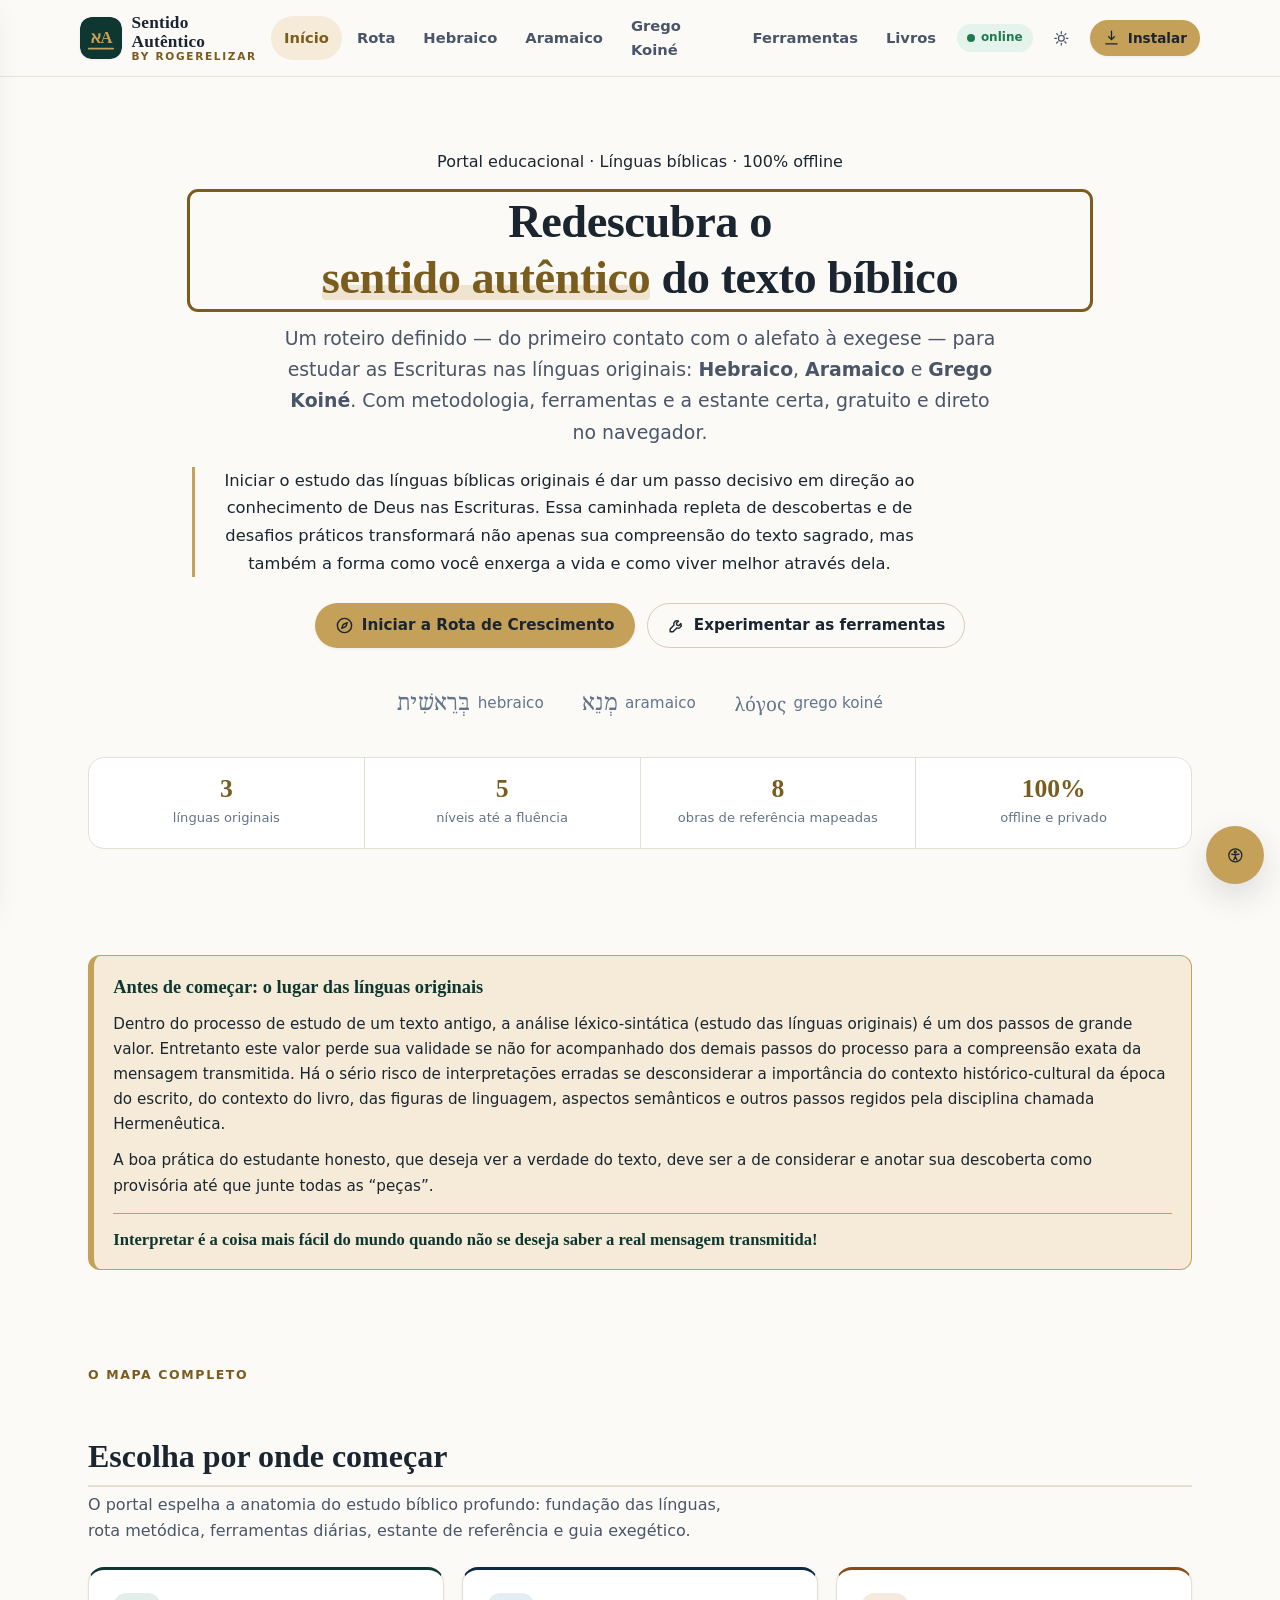
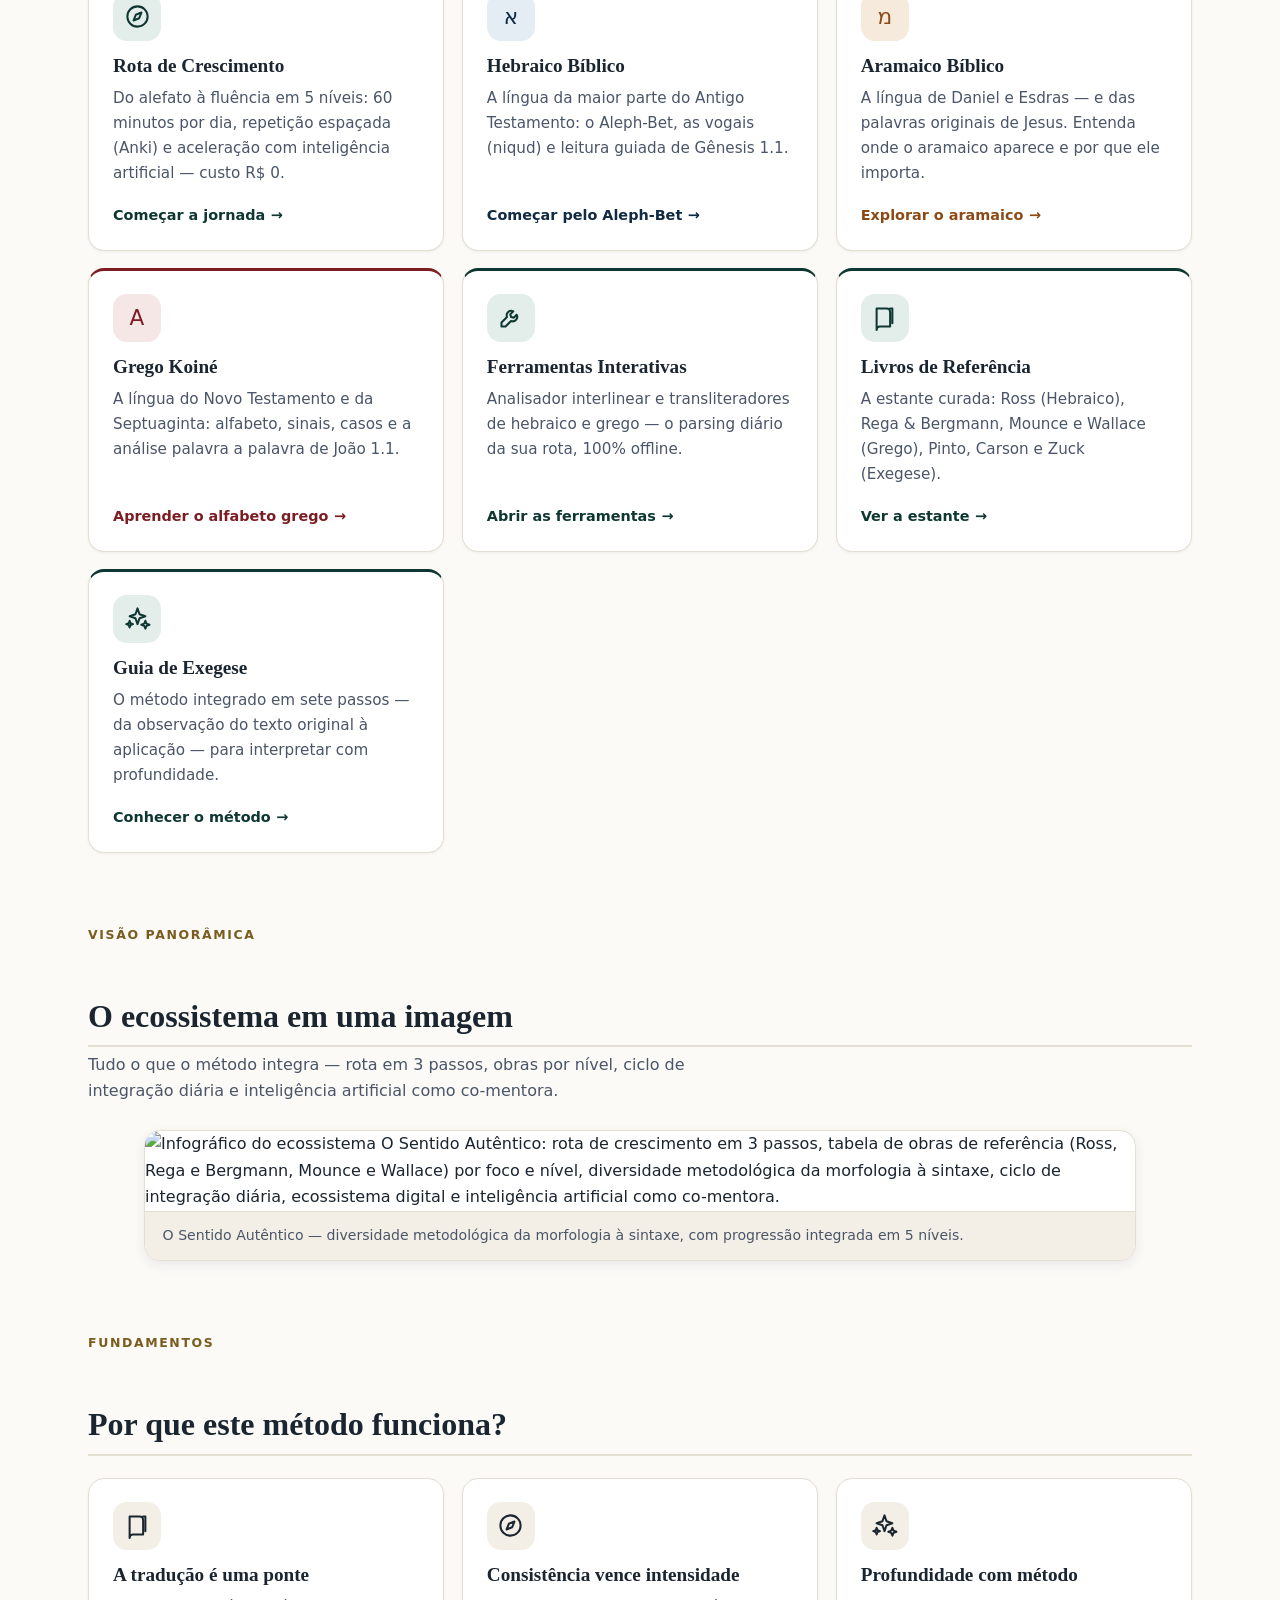
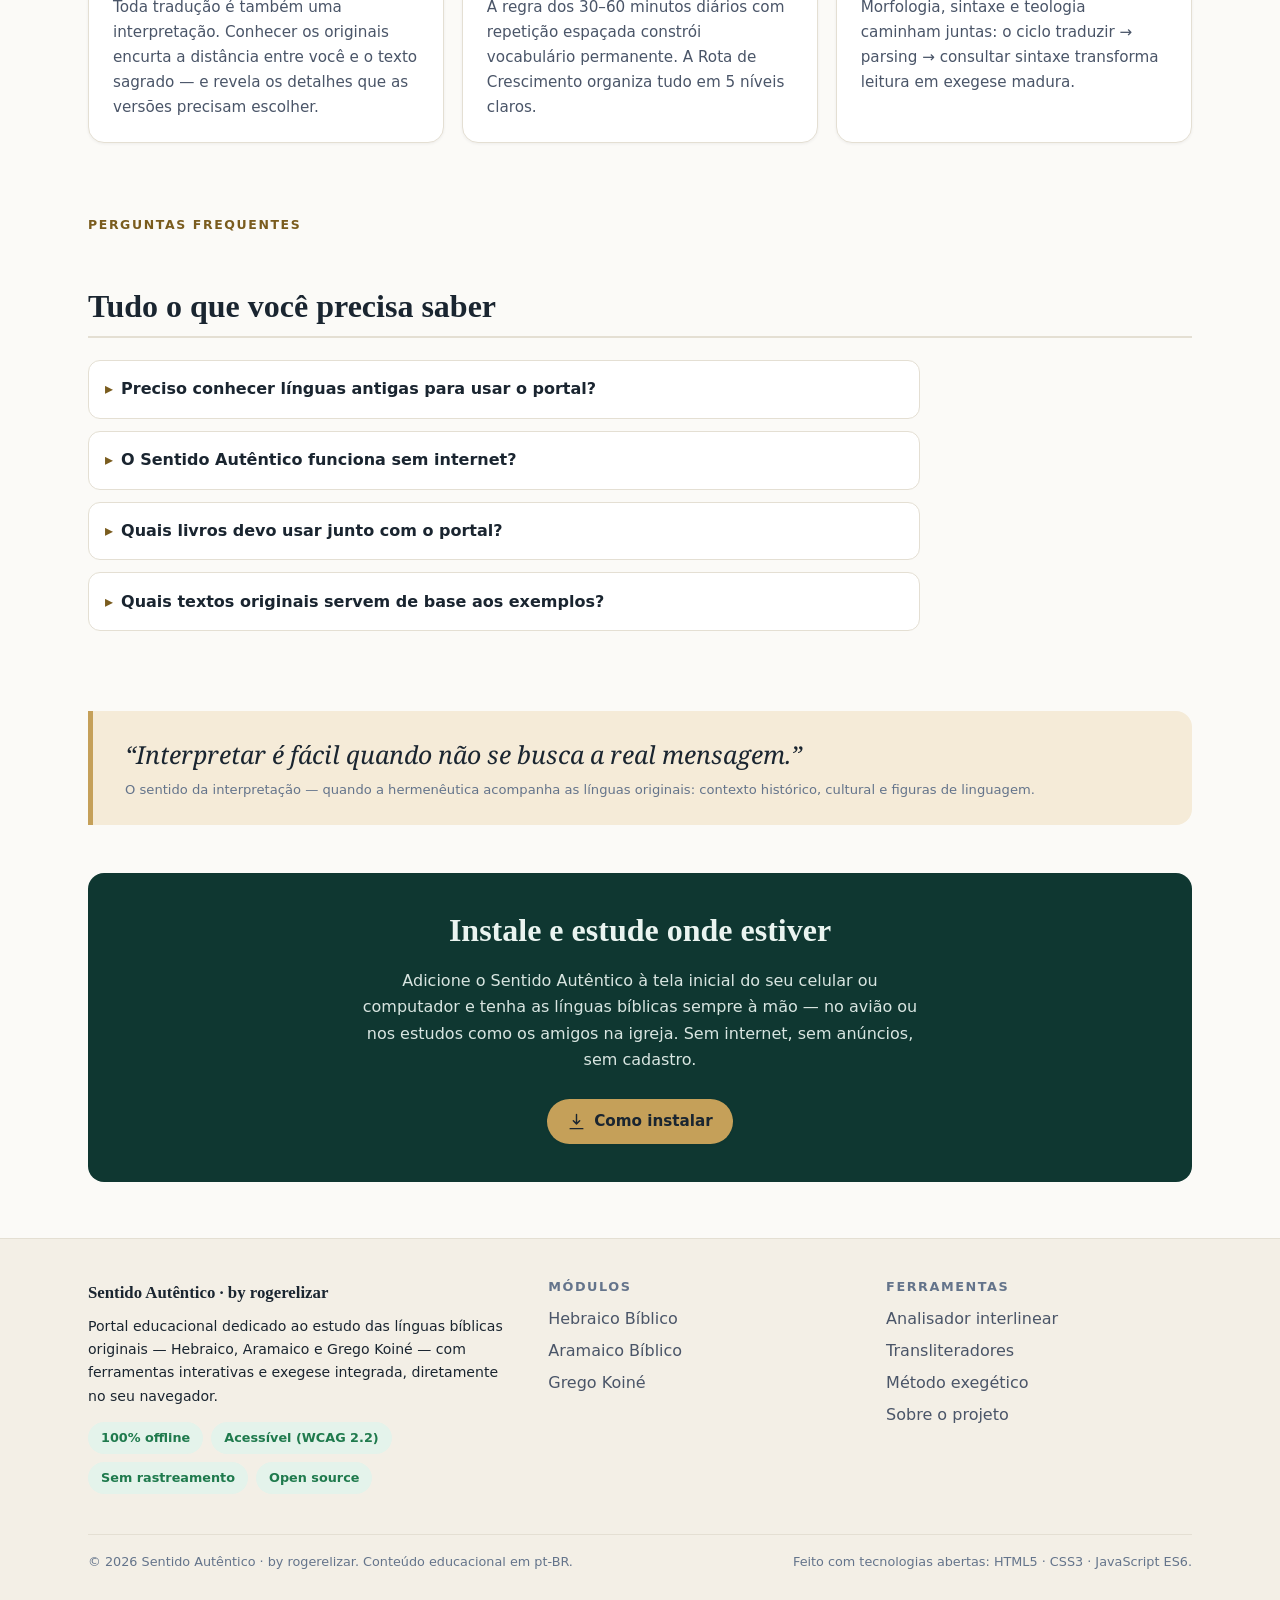
==== commit 2985618c: "Add files via upload" ====
--- a/index.html
+++ b/index.html
@@ -3,10 +3,10 @@
 <head>
   <meta charset="utf-8">
   <meta name="viewport" content="width=device-width, initial-scale=1, viewport-fit=cover">
-  <title>AutenticSense · O Sentido Autêntico — Línguas Bíblicas</title>
+  <title>Sentido Autêntico — Línguas Bíblicas</title>
   <meta name="description" content="Portal educacional offline de línguas bíblicas: Hebraico, Aramaico e Grego Koiné. Alfabetos, ferramentas interlineares e exegese integrada com acessibilidade total em português (pt-BR).">
-  <meta name="keywords" content="hebraico bíblico, aramaico bíblico, grego koiné, exegese bíblica, interlinear, guematria, línguas originais da Bíblia, estudo bíblico">
-  <meta name="author" content="AutenticSense — O Sentido Autêntico">
+  <meta name="keywords" content="hebraico bíblico, aramaico bíblico, grego koiné, exegese bíblica, interlinear, línguas originais da Bíblia, estudo bíblico">
+  <meta name="author" content="rogerelizar">
   <meta name="robots" content="index, follow">
   <meta name="color-scheme" content="light dark">
   <meta name="theme-color" content="#0F3731">
@@ -15,7 +15,7 @@
   <!-- Open Graph / Twitter -->
   <meta property="og:type" content="website">
   <meta property="og:locale" content="pt_BR">
-  <meta property="og:title" content="AutenticSense · O Sentido Autêntico">
+  <meta property="og:title" content="Sentido Autêntico · by rogerelizar">
   <meta property="og:description" content="Hebraico, Aramaico e Grego Koiné com ferramentas interlineares e exegese integrada — 100% offline e acessível.">
   <meta property="og:url" content="https://autenticsense.example.com/">
   <meta property="og:image" content="assets/icons/og.png">
@@ -29,7 +29,23 @@
   <meta name="mobile-web-app-capable" content="yes">
   <meta name="apple-mobile-web-app-capable" content="yes">
   <meta name="apple-mobile-web-app-status-bar-style" content="black-translucent">
-  <meta name="apple-mobile-web-app-title" content="AutenticSense">
+  <meta name="apple-mobile-web-app-title" content="Sentido Autêntico">
+
+  <!-- Telas de abertura (iOS) -->
+  <link rel="apple-touch-startup-image" href="assets/icons/splash-1125x2436.png" media="(device-width: 375px) and (device-height: 812px) and (-webkit-device-pixel-ratio: 3) and (orientation: portrait)">
+  <link rel="apple-touch-startup-image" href="assets/icons/splash-1170x2532.png" media="(device-width: 390px) and (device-height: 844px) and (-webkit-device-pixel-ratio: 3) and (orientation: portrait)">
+  <link rel="apple-touch-startup-image" href="assets/icons/splash-1179x2556.png" media="(device-width: 393px) and (device-height: 852px) and (-webkit-device-pixel-ratio: 3) and (orientation: portrait)">
+  <link rel="apple-touch-startup-image" href="assets/icons/splash-1242x2688.png" media="(device-width: 414px) and (device-height: 896px) and (-webkit-device-pixel-ratio: 3) and (orientation: portrait)">
+  <link rel="apple-touch-startup-image" href="assets/icons/splash-1284x2778.png" media="(device-width: 428px) and (device-height: 926px) and (-webkit-device-pixel-ratio: 3) and (orientation: portrait)">
+  <link rel="apple-touch-startup-image" href="assets/icons/splash-1290x2796.png" media="(device-width: 430px) and (device-height: 932px) and (-webkit-device-pixel-ratio: 3) and (orientation: portrait)">
+  <link rel="apple-touch-startup-image" href="assets/icons/splash-1536x2048.png" media="(device-width: 768px) and (device-height: 1024px) and (-webkit-device-pixel-ratio: 2) and (orientation: portrait)">
+  <link rel="apple-touch-startup-image" href="assets/icons/splash-1620x2160.png" media="(device-width: 810px) and (device-height: 1080px) and (-webkit-device-pixel-ratio: 2) and (orientation: portrait)">
+  <link rel="apple-touch-startup-image" href="assets/icons/splash-1668x2388.png" media="(device-width: 834px) and (device-height: 1194px) and (-webkit-device-pixel-ratio: 2) and (orientation: portrait)">
+  <link rel="apple-touch-startup-image" href="assets/icons/splash-2048x2732.png" media="(device-width: 1024px) and (device-height: 1366px) and (-webkit-device-pixel-ratio: 2) and (orientation: portrait)">
+  <link rel="apple-touch-startup-image" href="assets/icons/splash-640x1136.png" media="(device-width: 320px) and (device-height: 568px) and (-webkit-device-pixel-ratio: 2) and (orientation: portrait)">
+  <link rel="apple-touch-startup-image" href="assets/icons/splash-750x1334.png" media="(device-width: 375px) and (device-height: 667px) and (-webkit-device-pixel-ratio: 2) and (orientation: portrait)">
+  <link rel="apple-touch-startup-image" href="assets/icons/splash-828x1792.png" media="(device-width: 414px) and (device-height: 896px) and (-webkit-device-pixel-ratio: 2) and (orientation: portrait)">
+
 
   <!-- Estilos -->
   <link rel="stylesheet" href="css/tokens.css">
@@ -38,13 +54,14 @@
   <link rel="stylesheet" href="css/layout.css">
   <link rel="stylesheet" href="css/components.css">
   <link rel="stylesheet" href="css/content.css">
+  <link rel="stylesheet" href="css/mobile.css">
 
   <!-- Dados estruturados (SEO/GEO) -->
   <script type="application/ld+json">
   {
     "@context": "https://schema.org",
     "@type": "WebApplication",
-    "name": "AutenticSense",
+    "name": "Sentido Autêntico",
     "alternateName": "O Sentido Autêntico",
     "applicationCategory": "EducationalApplication",
     "operatingSystem": "Qualquer (PWA multiplataforma)",
@@ -52,7 +69,7 @@
     "isAccessibleForFree": true,
     "offers": { "@type": "Offer", "price": "0", "priceCurrency": "BRL" },
     "description": "Portal educacional offline-first para o estudo das línguas bíblicas originais (Hebraico, Aramaico e Grego Koiné), com ferramentas interlineares e método exegético integrado, com acessibilidade WCAG 2.2.",
-    "featureList": "Alfabeto hebraico e aramaico; Alfabeto grego; Analisador interlinear; Transliteradores; Guematria; Exegese em 7 passos; Funciona offline; Leitura em voz alta; Modo dislexia; Alto contraste; Tema escuro",
+    "featureList": "Alfabeto hebraico e aramaico; Alfabeto grego; Analisador interlinear; Transliteradores; Exegese em 7 passos; Funciona offline; Leitura em voz alta; Modo dislexia; Alto contraste; Tema escuro",
     "teaches": ["Hebraico Bíblico", "Aramaico Bíblico", "Grego Koiné", "Exegese Bíblica"]
   }
   </script>
@@ -64,12 +81,12 @@
     "mainEntity": [
       {
         "@type": "Question",
-        "name": "O que é o AutenticSense?",
-        "acceptedAnswer": { "@type": "Answer", "text": "AutenticSense (O Sentido Autêntico) é um portal educacional gratuito e offline-first (PWA) para estudar a Bíblia nas línguas originais — Hebraico, Aramaico e Grego Koiné — com ferramentas interativas e exegese integrada, todo em português." }
+        "name": "O que é o Sentido Autêntico?",
+        "acceptedAnswer": { "@type": "Answer", "text": "O Sentido Autêntico é um portal educacional gratuito e offline-first (PWA) para estudar a Bíblia nas línguas originais — Hebraico, Aramaico e Grego Koiné — com ferramentas interativas e exegese integrada, todo em português." }
       },
       {
         "@type": "Question",
-        "name": "O AutenticSense funciona sem internet?",
+        "name": "O Sentido Autêntico funciona sem internet?",
         "acceptedAnswer": { "@type": "Answer", "text": "Sim. Após a primeira visita, todas as páginas, fontes e ferramentas ficam armazenadas no dispositivo por meio de um Service Worker dedicado, e o app pode ser instalado na tela inicial." }
       },
       {
@@ -80,7 +97,7 @@
       {
         "@type": "Question",
         "name": "Quais ferramentas o portal oferece?",
-        "acceptedAnswer": { "@type": "Answer", "text": "Analisador interlinear palavra a palavra com morfologia e glosas, transliteradores de hebraico e de grego e calculadora de guematria — tudo processado localmente, sem envio de dados." }
+        "acceptedAnswer": { "@type": "Answer", "text": "Analisador interlinear palavra a palavra com morfologia e glosas, e transliteradores de hebraico e de grego — tudo processado localmente, sem envio de dados." }
       }
     ]
   }
@@ -97,15 +114,15 @@
         <svg class="icon" viewBox="0 0 24 24" aria-hidden="true"><path d="M4 7h16M4 12h16M4 17h16"/></svg>
       </button>
 
-      <a class="brand" href="#/" aria-label="AutenticSense — página inicial">
+      <a class="brand" href="#/" aria-label="Sentido Autêntico — página inicial">
         <svg class="brand-mark" viewBox="0 0 48 48" role="img" aria-hidden="true">
           <rect width="48" height="48" rx="12" fill="#0F3731"/>
           <text x="24" y="30" text-anchor="middle" font-family="serif" font-size="19" fill="#C5A059" font-weight="700">אΑ</text>
           <path d="M10 36h28" stroke="#C5A059" stroke-width="2" stroke-linecap="round"/>
         </svg>
         <span class="brand-text">
-          <strong>AutenticSense</strong>
-          <small>O Sentido Autêntico</small>
+          <strong>Sentido Autêntico</strong>
+          <small>by rogerelizar</small>
         </span>
       </a>
 
@@ -139,7 +156,7 @@
       <ul class="nav-drawer" id="navDrawerList"></ul>
     </nav>
     <div class="drawer-foot">
-      <p><strong>AutenticSense</strong> · PWA educacional</p>
+      <p><strong>Sentido Autêntico</strong> · PWA educacional</p>
       <p class="small">Funciona offline após a primeira visita. Nenhum dado pessoal é coletado.</p>
     </div>
   </aside>
@@ -152,7 +169,7 @@
     <div class="container">
       <div class="footer-inner">
         <div>
-          <p class="footer-title">AutenticSense · O Sentido Autêntico</p>
+          <p class="footer-title">Sentido Autêntico · by rogerelizar</p>
           <p class="small">Portal educacional dedicado ao estudo das línguas bíblicas originais — Hebraico, Aramaico e Grego Koiné — com ferramentas interativas e exegese integrada, diretamente no seu navegador.</p>
           <p class="chip-row" aria-label="Características">
             <span class="chip chip-ok">100% offline</span>
@@ -174,14 +191,13 @@
           <ul>
             <li><a href="#/ferramentas">Analisador interlinear</a></li>
             <li><a href="#/ferramentas">Transliteradores</a></li>
-            <li><a href="#/ferramentas">Guematria</a></li>
             <li><a href="#/exegese">Método exegético</a></li>
             <li><a href="#/sobre">Sobre o projeto</a></li>
           </ul>
         </div>
       </div>
       <div class="footer-legal">
-        <span>© <span id="year">2026</span> AutenticSense. Conteúdo educacional em pt-BR.</span>
+        <span>© <span id="year">2026</span> Sentido Autêntico · by rogerelizar. Conteúdo educacional em pt-BR.</span>
         <span>Feito com tecnologias abertas: HTML5 · CSS3 · JavaScript ES6.</span>
       </div>
     </div>
@@ -196,7 +212,7 @@
 
   <noscript>
     <div class="container section">
-      <h1>AutenticSense</h1>
+      <h1>Sentido Autêntico</h1>
       <p>Este portal interativo requer JavaScript para navegação entre os módulos. Ative o JavaScript para acessar os conteúdos de Hebraico, Aramaico, Grego Koiné, ferramentas e exegese.</p>
     </div>
   </noscript>
--- a/css/components.css
+++ b/css/components.css
@@ -118,7 +118,10 @@
 .interlinear-head .ref { font-weight: 700; font-family: var(--osa-font-serif); }
 .interlinear-head .spacer { flex: 1; }
 .interlinear { display: flex; flex-wrap: wrap; column-gap: 0.45rem; row-gap: 1.4rem; }
-.interlinear[dir="rtl"] { flex-direction: row-reverse; justify-content: flex-end; }
+/* Com dir="rtl" o eixo do flex JÁ corre da direita para a esquerda.
+   Acrescentar row-reverse invertia de novo, devolvendo o texto ao sentido
+   ocidental — as palavras certas, na ordem errada. */
+.interlinear[dir="rtl"] { justify-content: flex-start; text-align: right; }
 .il-word {
   background: none; border: none; cursor: pointer;
   font: inherit; color: inherit; border-radius: 8px;
@@ -211,17 +214,6 @@
 .output[aria-busy="false"]:empty::before { content: "O resultado aparece aqui…"; color: var(--osa-ink-muted); font-size: 0.92rem; }
 .output-legend { font-size: 0.8rem; font-weight: 700; text-transform: uppercase; letter-spacing: 0.09em; color: var(--osa-ink-muted); margin-bottom: 0.35rem; }
 
-.gmt-total { font-family: var(--osa-font-serif); font-size: 2.6rem; font-weight: 700; color: var(--osa-gold-ink); line-height: 1; }
-.gmt-parts { display: flex; flex-wrap: wrap; gap: 0.4rem; margin-top: 0.8rem; direction: rtl; }
-.gmt-part {
-  display: inline-flex; flex-direction: column; align-items: center;
-  background: var(--osa-surface);
-  border: 1px solid var(--osa-border);
-  border-radius: var(--osa-radius-sm);
-  padding: 0.3rem 0.55rem;
-}
-.gmt-part b { font-family: var(--osa-font-hebrew); font-size: 1.35rem; }
-.gmt-part span { font-size: 0.78rem; color: var(--osa-gold-ink); font-weight: 700; direction: ltr; }
 
 /* ---------- Passos (método exegético) ---------- */
 .steps { list-style: none; counter-reset: osa-step; padding: 0; margin: 1.5rem 0; display: grid; gap: 0.9rem; }
@@ -264,6 +256,45 @@
 .callout--danger { border-inline-start-color: var(--osa-danger); background: var(--osa-danger-soft); }
 .callout .callout-title { font-weight: 700; display: block; margin-bottom: 0.25rem; }
 
+/* Alerta de leitura obrigatória (ex.: o lugar das línguas originais) */
+.callout--alerta {
+  border-inline-start-color: var(--osa-gold);
+  background: var(--osa-gold-soft);
+  border: 1px solid var(--osa-gold);
+  border-inline-start-width: 6px;
+}
+.callout--alerta .callout-title {
+  font-family: var(--osa-font-serif);
+  font-size: 1.15rem;
+  color: var(--osa-portal-green);
+  margin-bottom: 0.6rem;
+}
+.callout--alerta p { margin: 0 0 0.7rem; }
+.callout--alerta p:last-child { margin-bottom: 0; }
+.callout--alerta .callout-remate {
+  font-weight: 700;
+  font-family: var(--osa-font-serif);
+  font-size: 1.04rem;
+  color: var(--osa-portal-green);
+  border-top: 1px solid var(--osa-gold);
+  padding-top: 0.75rem;
+  margin-top: 0.9rem;
+}
+[data-theme="dark"] .callout--alerta .callout-title,
+[data-theme="dark"] .callout--alerta .callout-remate { color: var(--osa-gold); }
+
+/* Convite de abertura, logo acima dos botões do hero */
+.hero-convite {
+  max-width: 46rem;
+  margin: 0 0 1.4rem;
+  padding-inline-start: 1rem;
+  border-inline-start: 3px solid var(--osa-gold);
+  font-size: 1.02rem;
+  line-height: 1.7;
+  color: var(--osa-muted);
+}
+[data-theme="dark"] .hero-convite { color: var(--osa-ink); }
+
 /* ---------- Glossário ---------- */
 .glossary { display: grid; gap: 0.8rem; grid-template-columns: repeat(auto-fit, minmax(min(100%, 16rem), 1fr)); margin: 1.2rem 0; }
 .glossary .g-term {
--- a/css/content.css
+++ b/css/content.css
@@ -145,3 +145,14 @@
   font-family: var(--osa-font-ui); font-style: normal;
   font-size: 0.82rem; color: var(--osa-ink-muted);
 }
+
+/* Plano progressivo de memorização (flashcards) */
+.plano-memo {
+  margin: 0.9rem 0 1rem;
+  padding-inline-start: 1.3rem;
+  display: grid;
+  gap: 0.6rem;
+}
+.plano-memo li { line-height: 1.65; }
+.plano-memo li strong:first-child { color: var(--osa-portal-green); }
+[data-theme="dark"] .plano-memo li strong:first-child { color: var(--osa-gold); }
--- a/css/mobile.css
+++ b/css/mobile.css
@@ -0,0 +1,234 @@
+/* ==========================================================================
+   AutenticSense — Camada mobile / PWA
+   Notch & safe-area, alvos de toque, comportamento standalone e
+   assistente de instalação para iOS.
+   ========================================================================== */
+
+/* ---------- 1. Safe-area (notch, Dynamic Island, barra de gestos) -------- */
+:root {
+  --osa-safe-t: env(safe-area-inset-top, 0px);
+  --osa-safe-r: env(safe-area-inset-right, 0px);
+  --osa-safe-b: env(safe-area-inset-bottom, 0px);
+  --osa-safe-l: env(safe-area-inset-left, 0px);
+}
+
+body {
+  /* impede o "puxar para recarregar" acidental dentro do app instalado */
+  overscroll-behavior-y: contain;
+  /* rolagem com inércia no iOS */
+  -webkit-overflow-scrolling: touch;
+  /* evita que o iOS aumente a fonte ao girar o aparelho */
+  -webkit-text-size-adjust: 100%;
+  text-size-adjust: 100%;
+}
+
+.site-header,
+.topbar,
+header[role="banner"] {
+  padding-top: max(var(--osa-safe-t), 0px);
+  padding-left: max(var(--osa-safe-l), 0px);
+  padding-right: max(var(--osa-safe-r), 0px);
+}
+
+.site-footer,
+footer[role="contentinfo"] {
+  padding-bottom: max(var(--osa-safe-b), 1rem);
+}
+
+main,
+#app {
+  padding-left: max(var(--osa-safe-l), 0px);
+  padding-right: max(var(--osa-safe-r), 0px);
+}
+
+/* Gaveta de navegação e FAB respeitam a área segura */
+.drawer,
+.nav-drawer {
+  padding-top: max(var(--osa-safe-t), 0px);
+  padding-bottom: max(var(--osa-safe-b), 0px);
+}
+
+.fab,
+.a11y-fab,
+.fab-wrap {
+  bottom: calc(1rem + var(--osa-safe-b)) !important;
+  right: calc(1rem + var(--osa-safe-r)) !important;
+}
+
+/* ---------- 2. Alvos de toque (WCAG 2.2 — 2.5.8 Target Size) ------------- */
+@media (pointer: coarse) {
+  button,
+  .btn,
+  a.btn,
+  [role="tab"],
+  .nav a,
+  .drawer a,
+  summary {
+    min-height: 44px;
+    min-width: 44px;
+  }
+
+  .btn-sm {
+    min-height: 40px;
+    padding-inline: 0.85rem;
+  }
+
+  /* espaçamento entre alvos adjacentes, evita toque errado */
+  .a11y-row > * + *,
+  .hint > button + button {
+    margin-left: 0.4rem;
+  }
+
+  /* campos com 16px impedem o zoom automático do iOS ao focar */
+  input,
+  select,
+  textarea {
+    font-size: max(16px, 1rem);
+  }
+
+  /* remove o realce cinza de toque do Android/iOS */
+  a, button, [role="tab"], summary {
+    -webkit-tap-highlight-color: transparent;
+  }
+}
+
+/* ---------- 3. Ajustes finos de telas pequenas --------------------------- */
+@media (max-width: 480px) {
+  .tool-grid,
+  .card-grid,
+  .grid-2,
+  .grid-3 {
+    grid-template-columns: 1fr !important;
+  }
+
+  .tabs,
+  [role="tablist"] {
+    overflow-x: auto;
+    flex-wrap: nowrap;
+    scrollbar-width: none;
+    -webkit-overflow-scrolling: touch;
+    scroll-snap-type: x proximity;
+  }
+  .tabs::-webkit-scrollbar,
+  [role="tablist"]::-webkit-scrollbar { display: none; }
+  [role="tab"] { scroll-snap-align: start; white-space: nowrap; }
+
+  /* tabelas largas rolam em vez de estourar a tela */
+  table { display: block; overflow-x: auto; white-space: nowrap; }
+
+  /* o texto bíblico nunca deve ser cortado */
+  .interlinear,
+  .verse-original,
+  [lang="he"], [lang="arc"], [lang="grc"] {
+    overflow-wrap: break-word;
+    word-break: normal;
+  }
+}
+
+/* ---------- 4. Modo instalado (standalone) ------------------------------- */
+@media (display-mode: standalone), (display-mode: fullscreen), (display-mode: minimal-ui) {
+  /* o topo ganha a cor do tema para fundir com a barra de status */
+  html { background: var(--osa-portal-green, #0F3731); }
+
+  /* nada de "abrir em nova aba" dentro do app instalado */
+  .only-browser { display: none !important; }
+
+  /* botão de instalar é inútil quando já está instalado */
+  #installBtn, .install-hint { display: none !important; }
+}
+
+.only-standalone { display: none; }
+@media (display-mode: standalone), (display-mode: fullscreen) {
+  .only-standalone { display: revert; }
+}
+
+/* ---------- 5. Assistente de instalação no iOS --------------------------- */
+.ios-sheet {
+  position: fixed;
+  left: max(0.75rem, var(--osa-safe-l));
+  right: max(0.75rem, var(--osa-safe-r));
+  bottom: calc(0.75rem + var(--osa-safe-b));
+  z-index: 9999;
+  background: var(--osa-paper, #FBFAF7);
+  color: var(--osa-ink, #1A1A18);
+  border: 1px solid rgba(15, 55, 49, 0.18);
+  border-top: 4px solid var(--osa-gold, #C5A059);
+  border-radius: 18px;
+  box-shadow: 0 18px 48px rgba(10, 39, 35, 0.32);
+  padding: 1.05rem 1.1rem 1.1rem;
+  max-width: 34rem;
+  margin-inline: auto;
+  animation: ios-sheet-up 0.32s cubic-bezier(0.22, 1, 0.36, 1);
+}
+
+@keyframes ios-sheet-up {
+  from { transform: translateY(120%); opacity: 0; }
+  to   { transform: translateY(0);    opacity: 1; }
+}
+
+@media (prefers-reduced-motion: reduce) {
+  .ios-sheet { animation: none; }
+}
+
+.ios-sheet h2 {
+  font-size: 1.02rem;
+  margin: 0 0 0.35rem;
+  color: var(--osa-portal-green, #0F3731);
+  font-family: var(--osa-font-serif, serif);
+}
+
+.ios-sheet p { margin: 0 0 0.6rem; font-size: 0.9rem; line-height: 1.5; }
+
+.ios-sheet ol {
+  margin: 0 0 0.85rem;
+  padding-left: 1.15rem;
+  font-size: 0.9rem;
+  line-height: 1.75;
+}
+
+.ios-sheet .ios-glyph {
+  display: inline-flex;
+  align-items: center;
+  justify-content: center;
+  width: 1.5em;
+  height: 1.5em;
+  vertical-align: -0.35em;
+  margin: 0 0.12em;
+  border-radius: 5px;
+  background: rgba(15, 55, 49, 0.09);
+  color: var(--osa-portal-green, #0F3731);
+}
+
+.ios-sheet-actions { display: flex; gap: 0.5rem; justify-content: flex-end; }
+
+.ios-sheet button {
+  min-height: 44px;
+  padding: 0 1rem;
+  border-radius: 10px;
+  font: inherit;
+  font-size: 0.88rem;
+  font-weight: 600;
+  cursor: pointer;
+  border: 1px solid rgba(15, 55, 49, 0.25);
+  background: transparent;
+  color: var(--osa-ink, #1A1A18);
+}
+
+.ios-sheet button.primary {
+  background: var(--osa-portal-green, #0F3731);
+  border-color: var(--osa-portal-green, #0F3731);
+  color: #FBFAF7;
+}
+
+[data-theme="dark"] .ios-sheet {
+  background: #14201E;
+  color: #E9E6DE;
+  border-color: rgba(197, 160, 89, 0.3);
+}
+[data-theme="dark"] .ios-sheet h2 { color: var(--osa-gold, #C5A059); }
+[data-theme="dark"] .ios-sheet button { color: #E9E6DE; border-color: rgba(233, 230, 222, 0.3); }
+
+/* ---------- 6. Impressão: nada de elementos de app ----------------------- */
+@media print {
+  .ios-sheet, .fab, .a11y-fab, #installBtn { display: none !important; }
+}
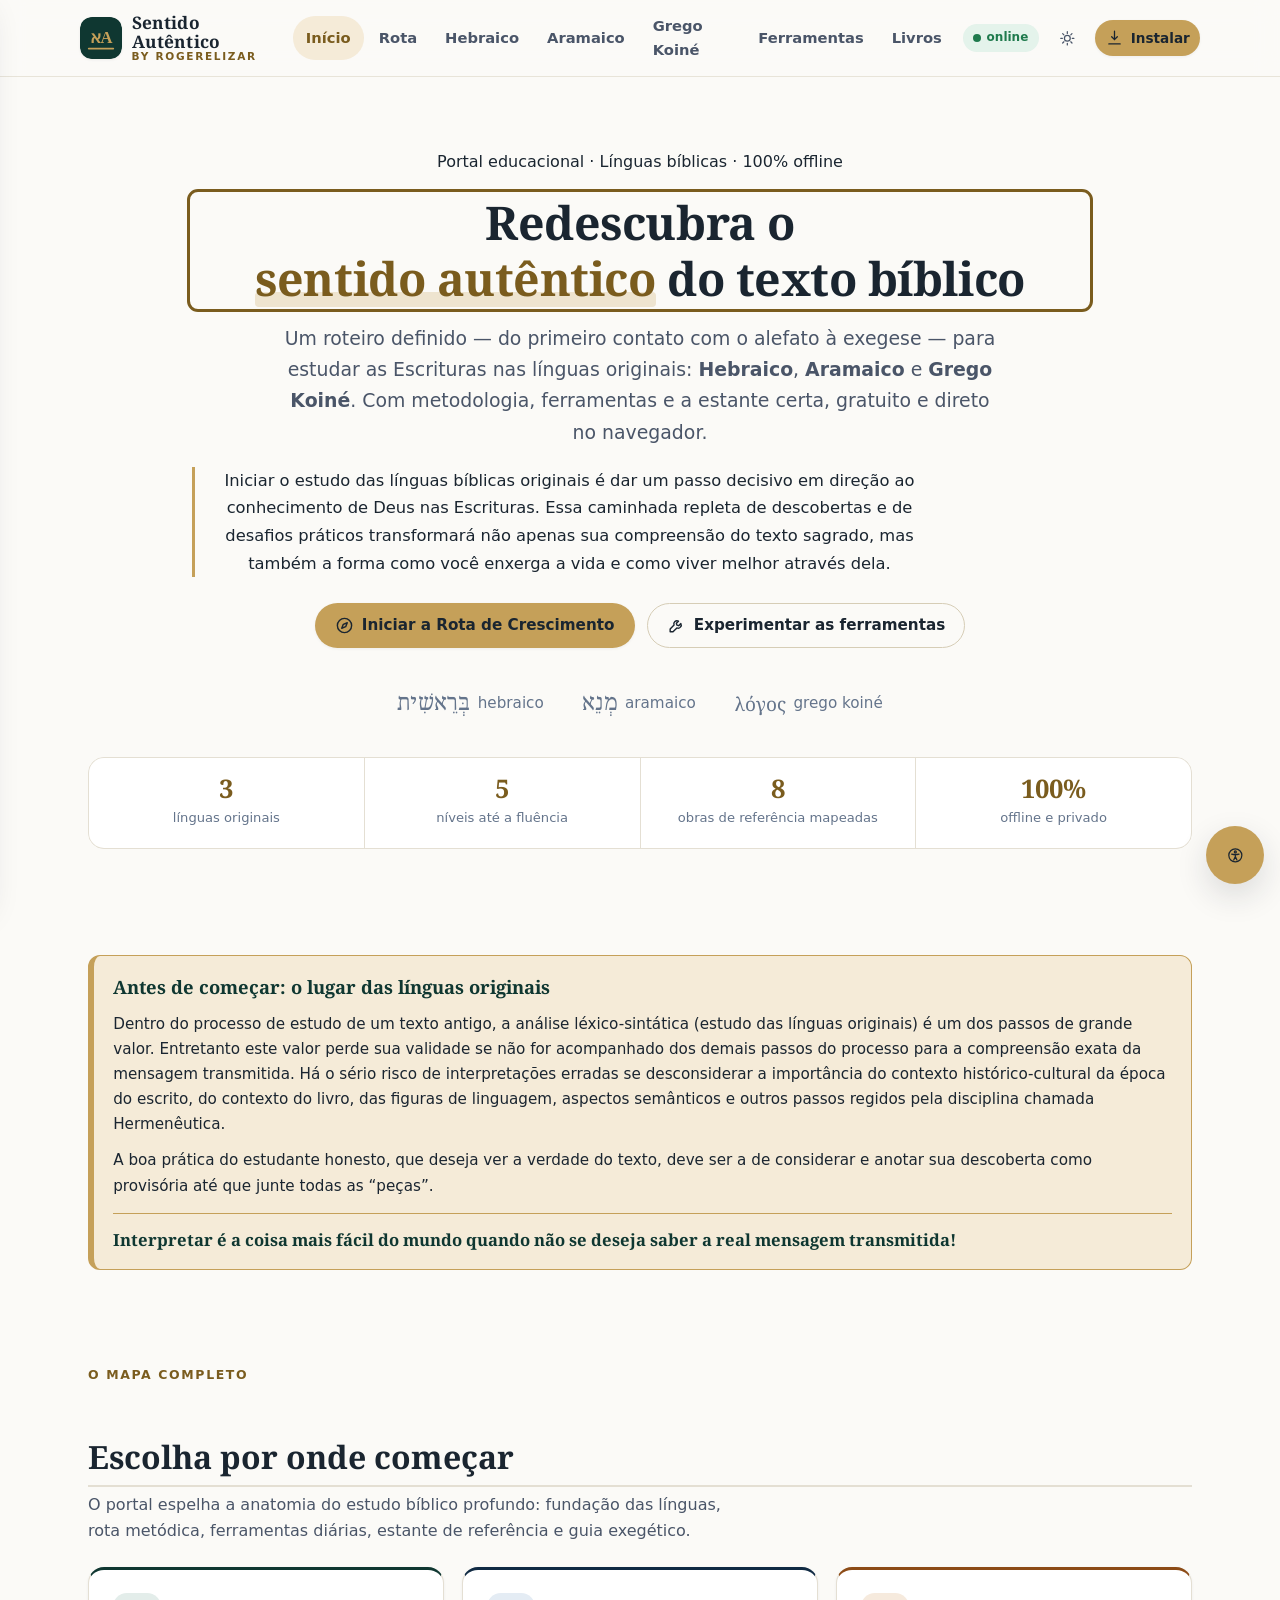
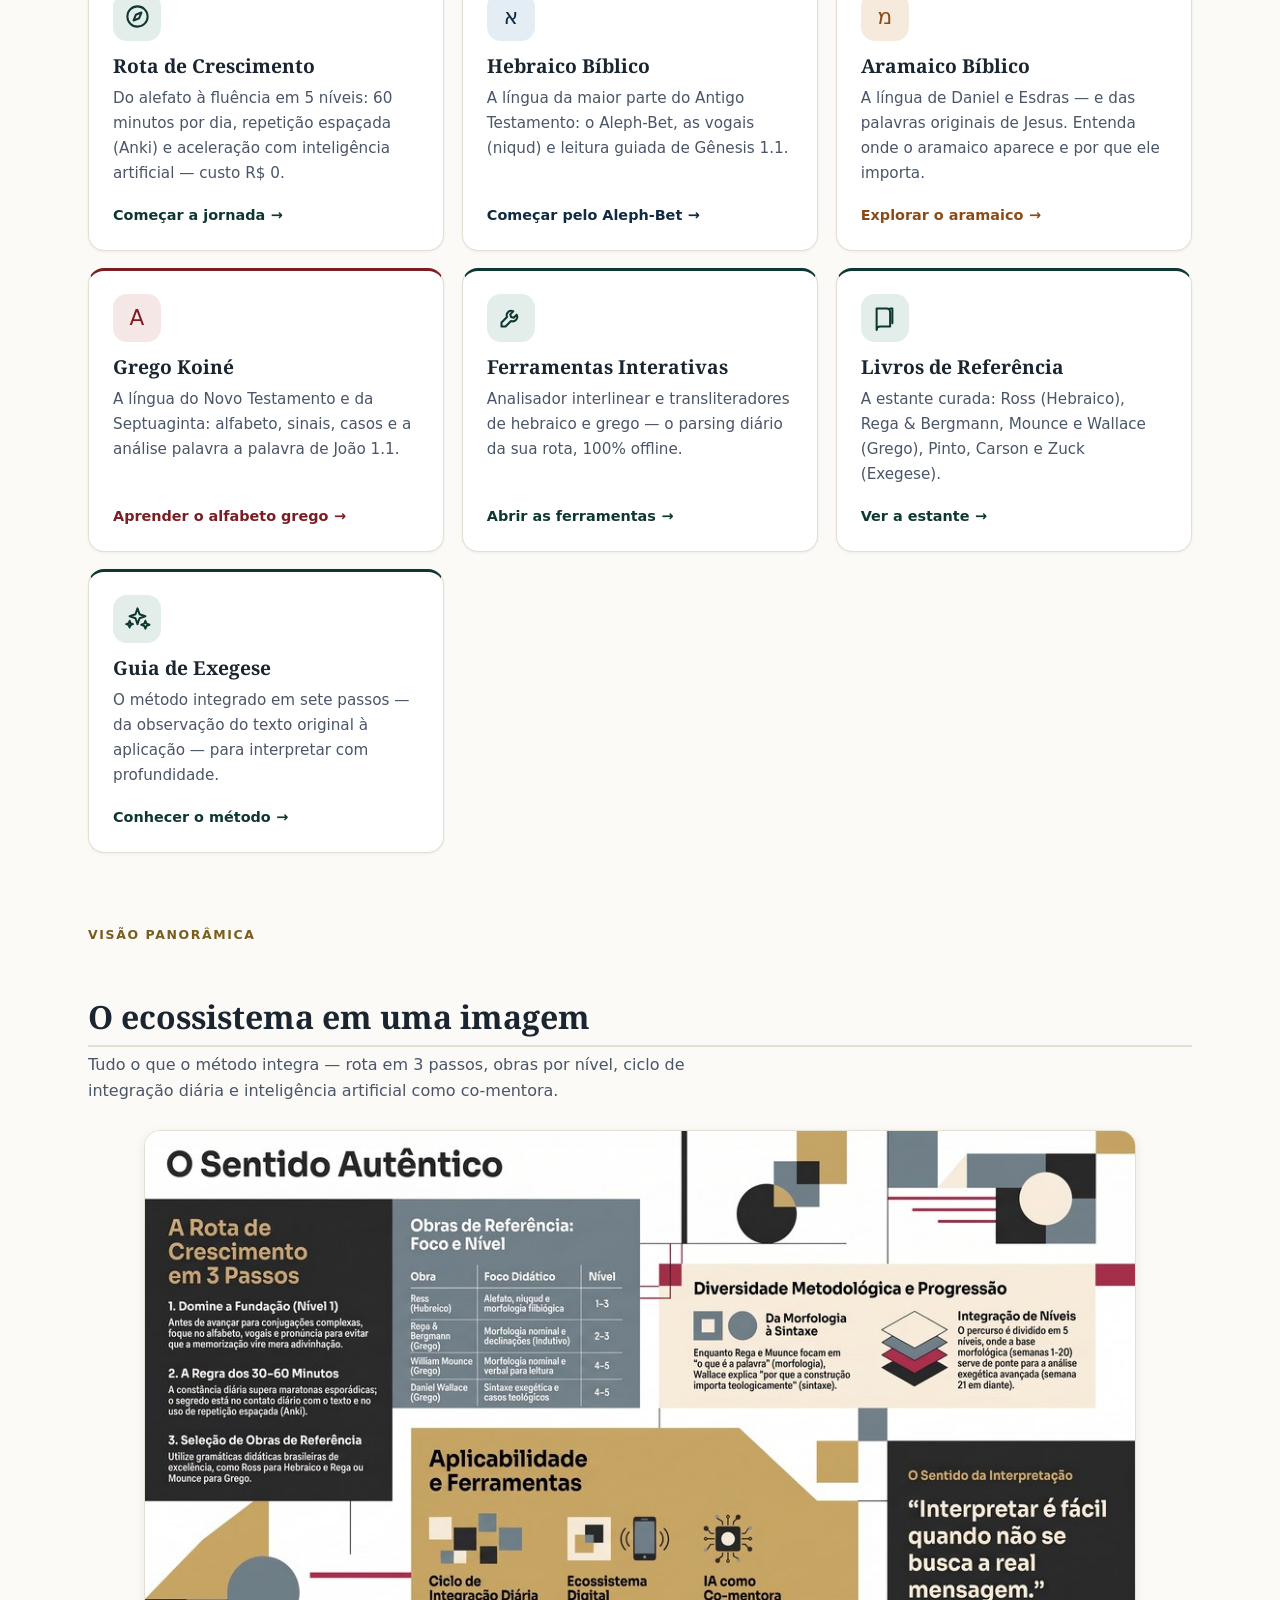
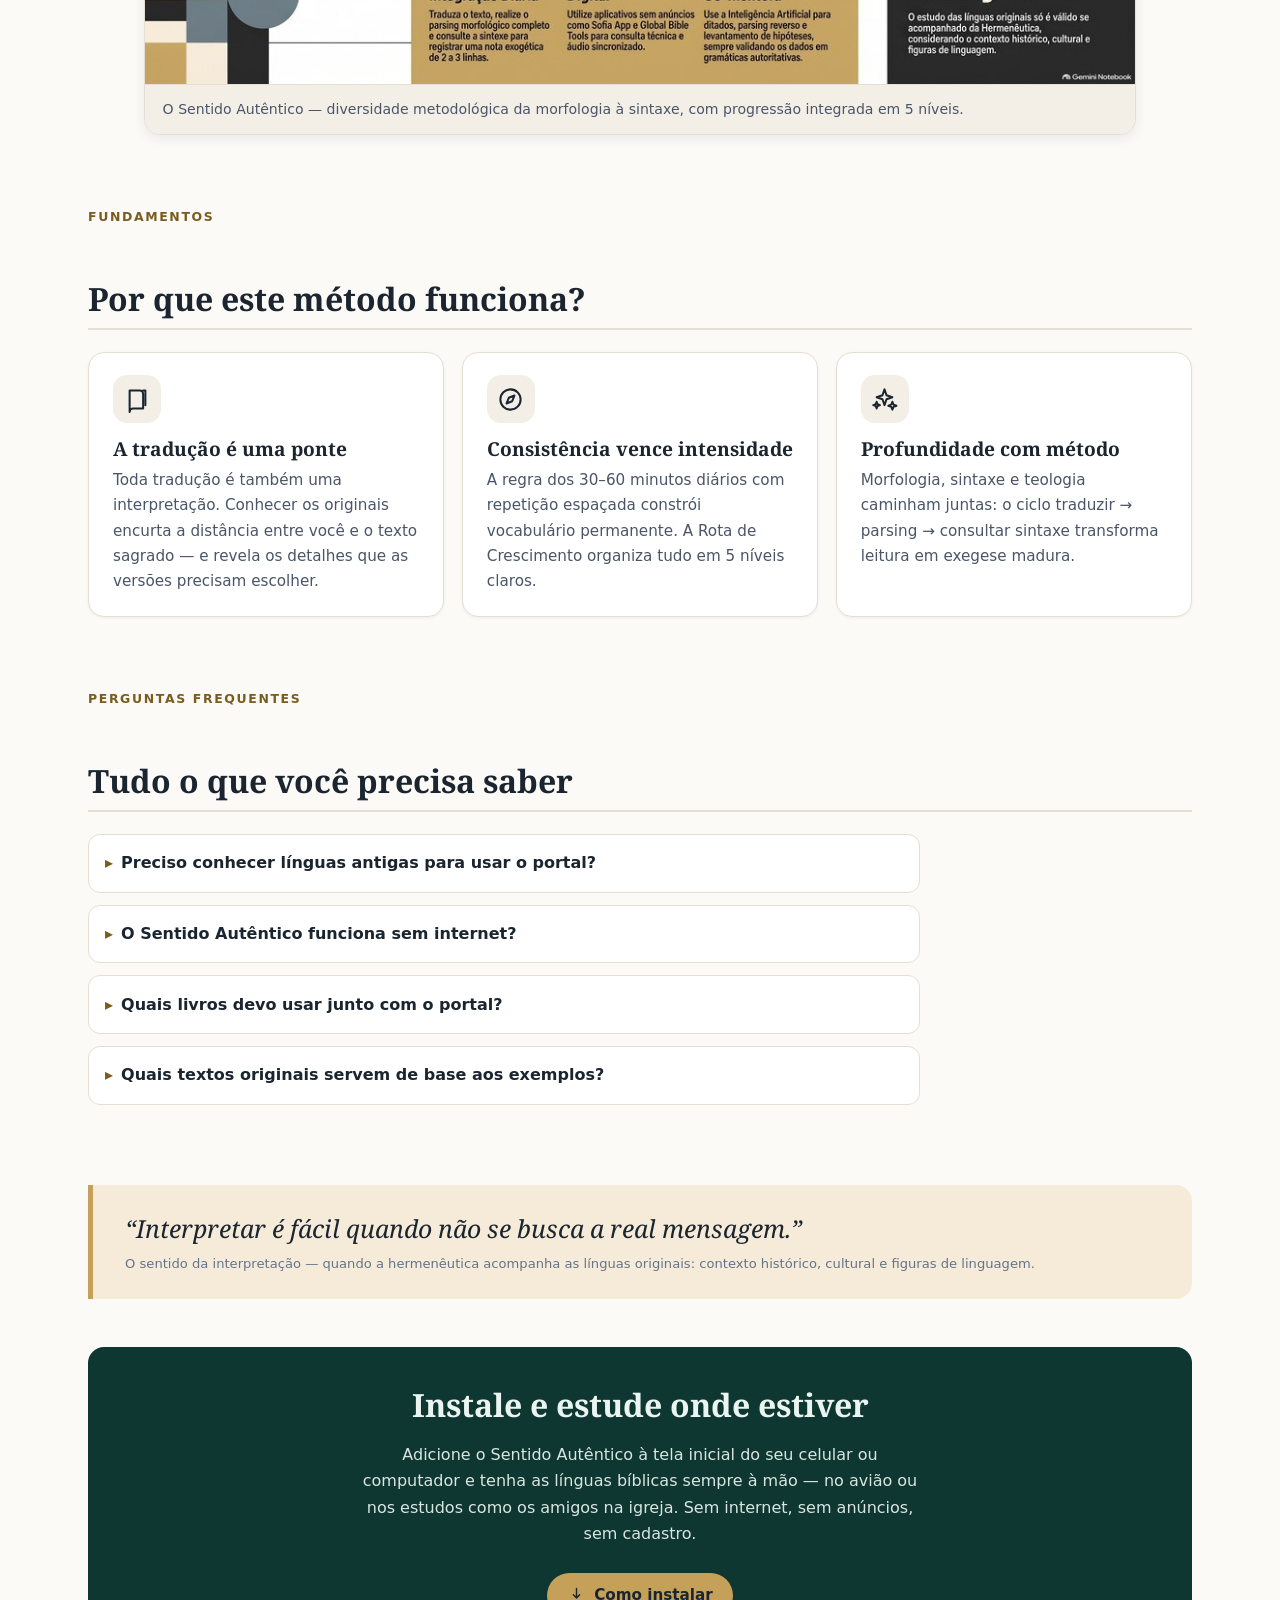
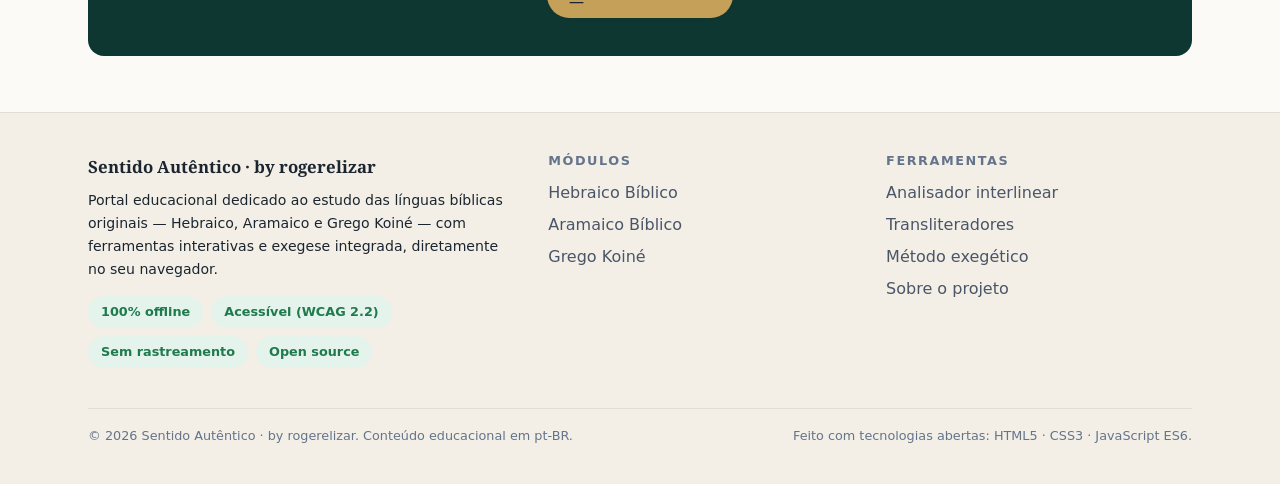
==== commit 67b29375: "Add files via upload" ====
--- a/index.html
+++ b/index.html
@@ -69,7 +69,7 @@
     "isAccessibleForFree": true,
     "offers": { "@type": "Offer", "price": "0", "priceCurrency": "BRL" },
     "description": "Portal educacional offline-first para o estudo das línguas bíblicas originais (Hebraico, Aramaico e Grego Koiné), com ferramentas interlineares e método exegético integrado, com acessibilidade WCAG 2.2.",
-    "featureList": "Alfabeto hebraico e aramaico; Alfabeto grego; Analisador interlinear; Transliteradores; Exegese em 7 passos; Funciona offline; Leitura em voz alta; Modo dislexia; Alto contraste; Tema escuro",
+    "featureList": "Alfabeto hebraico e aramaico; Alfabeto grego; Analisador interlinear; Transliteradores; Exegese em 7 passos; Funciona offline; Leitura da página em voz alta (acessibilidade); Modo dislexia; Alto contraste; Tema escuro",
     "teaches": ["Hebraico Bíblico", "Aramaico Bíblico", "Grego Koiné", "Exegese Bíblica"]
   }
   </script>
